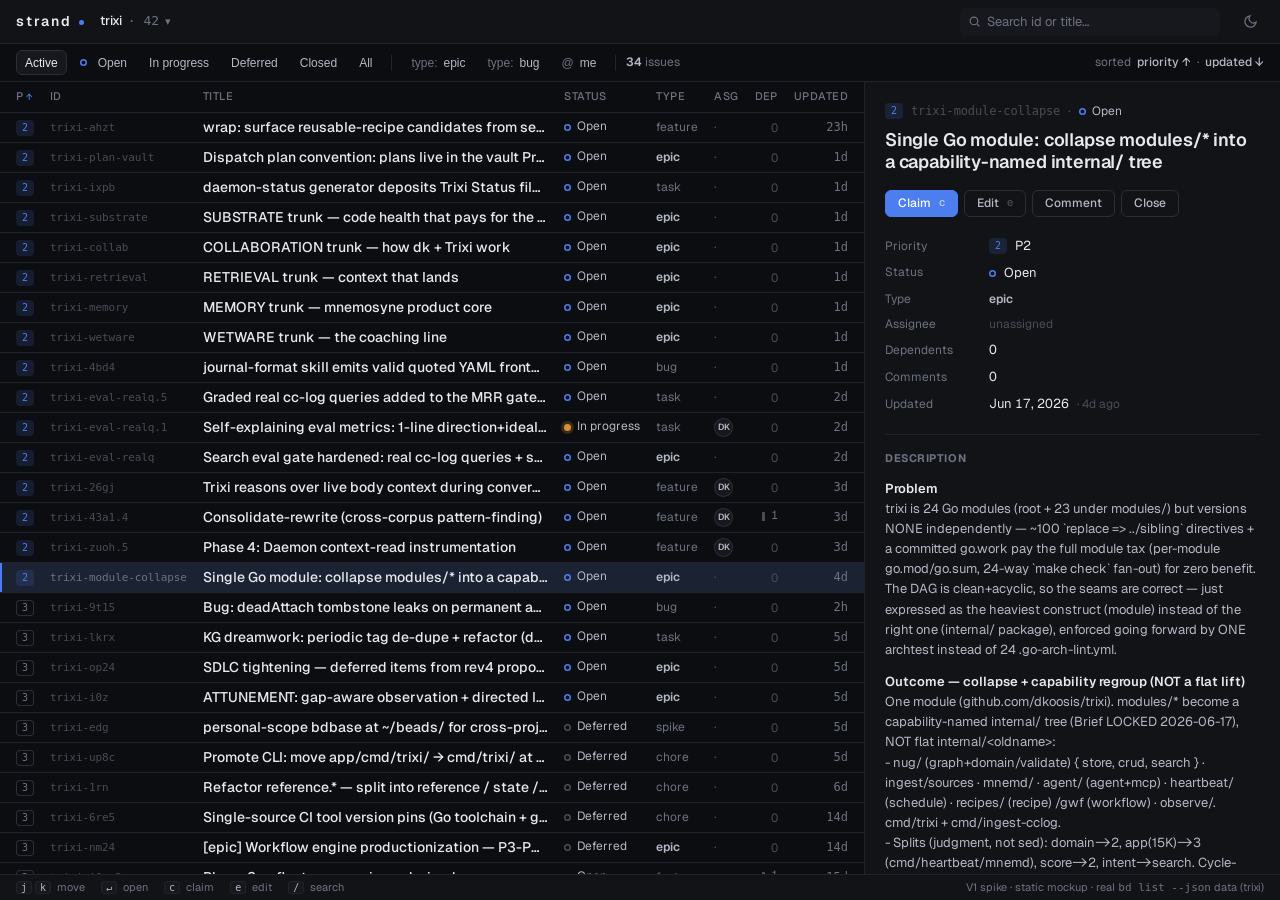
==== web/mockup/v1.html @ f8614e44 "docs(strand): capture forest reframe (§1a) + V1 table spike Session reframed strand from catalog/que" ====
<!doctype html>
<html lang="en" data-theme="dark">
<head>
<meta charset="utf-8">
<meta name="viewport" content="width=device-width, initial-scale=1">
<title>strand · V1 spike</title>
<link rel="preconnect" href="https://fonts.bunny.net">
<link href="https://fonts.bunny.net/css?family=geist:400,500,600|geist-mono:400,500" rel="stylesheet">
<style>
/* ============================================================
   strand · V1 visual spike — tokens (§4a)
   One variable set drives light + dark. Color = signal only;
   everything structural lives on the gray ramp.
   ============================================================ */
:root {
  /* type scale (1.125 minor third, 13px base) */
  --fs-9:  11px;  --fs-8:  12px;  --fs-base: 13px;
  --fs-2:  14px;  --fs-3:  16px;  --fs-4:  18px;  --fs-5: 22px;
  --lh-tight: 1.25; --lh: 1.45;

  /* space scale (4px grid) */
  --s-1: 2px; --s-2: 4px; --s-3: 6px; --s-4: 8px; --s-5: 12px;
  --s-6: 16px; --s-7: 20px; --s-8: 24px; --s-9: 32px; --s-10: 48px;

  --row-h: 30px;
  --detail-w: 416px;

  /* signal — priority (chip) */
  --p0: #e5484d; --p1: #d99030; --p2: #4c7ef0; --p3: #7c8290; --p4: #5a606c;
  /* signal — status (dot) */
  --st-open: #4c7ef0; --st-prog: #d99030; --st-blocked: #e5484d;
  --st-closed: #46a758; --st-deferred: #6b7280;

  font-synthesis: none;
  -webkit-font-smoothing: antialiased;
  text-rendering: optimizeLegibility;
}

/* dark (default) — quiet near-black, cool gray ramp */
:root[data-theme="dark"] {
  --bg:    #0c0d10;
  --bg-1:  #121317;
  --bg-2:  #16181d;
  --sel:   #1b2333;       /* selected row tint, blue-biased */
  --line:  #20232b;       /* hairline */
  --line-2:#2a2e38;       /* stronger hairline */
  --ink:   #e7e9ee;       /* primary text */
  --ink-2: #b3b8c4;       /* secondary */
  --ink-3: #6c7280;       /* tertiary / meta */
  --ink-4: #474c57;       /* faint */
  --chip-ink: #0c0d10;    /* text on saturated chip */
  --focus: #4c7ef0;
}
/* light — warm paper, same variable names */
:root[data-theme="light"] {
  --bg:    #fbfbfa;
  --bg-1:  #ffffff;
  --bg-2:  #f4f4f2;
  --sel:   #eaf0fd;
  --line:  #e9e9e5;
  --line-2:#dcdcd6;
  --ink:   #1a1c20;
  --ink-2: #4a4f59;
  --ink-3: #898f9b;
  --ink-4: #c2c6cd;
  --chip-ink: #ffffff;
  --focus: #2f6bdd;
  --p2: #2f6bdd; --st-open: #2f6bdd; --st-closed: #2f9e4d;
}

* { box-sizing: border-box; }
html, body { height: 100%; }
body {
  margin: 0;
  background: var(--bg);
  color: var(--ink);
  font-family: "Geist", ui-sans-serif, system-ui, -apple-system, sans-serif;
  font-size: var(--fs-base);
  line-height: var(--lh);
  font-feature-settings: "cv01", "cv11", "ss03";
  display: flex; flex-direction: column;
}
.mono {
  font-family: "Geist Mono", ui-monospace, "SF Mono", Menlo, monospace;
  font-feature-settings: "tnum" 1, "zero" 1;   /* tabular + slashed zero */
}
.tnum { font-variant-numeric: tabular-nums; }

/* ============================================================ header */
header {
  display: flex; align-items: center; gap: var(--s-6);
  height: 44px; padding: 0 var(--s-6);
  border-bottom: 1px solid var(--line);
  background: var(--bg-1);
  flex: 0 0 auto;
}
.brand {
  font-weight: 600; font-size: var(--fs-2); letter-spacing: .14em;
  text-transform: lowercase; color: var(--ink);
}
.brand::after {
  content: ""; display: inline-block; width: 5px; height: 5px;
  margin-left: 7px; vertical-align: middle; border-radius: 50%;
  background: var(--p2);
}
/* repo selector — a button that reads as a value, not a box */
.repo {
  display: inline-flex; align-items: center; gap: var(--s-3);
  padding: var(--s-2) var(--s-3); margin-left: calc(-1 * var(--s-3));
  border: 0; background: none; color: var(--ink);
  font: inherit; font-weight: 500; cursor: pointer; border-radius: 4px;
}
.repo:hover { background: var(--bg-2); }
.repo .caret { color: var(--ink-3); font-size: var(--fs-9); }
.repo .count { color: var(--ink-3); font-weight: 400; }

.spacer { flex: 1; }

.search {
  position: relative; width: 260px;
}
.search input {
  width: 100%; height: 28px; padding: 0 var(--s-5) 0 26px;
  background: var(--bg-2); border: 1px solid transparent;
  border-radius: 6px; color: var(--ink); font: inherit; font-size: var(--fs-base);
}
.search input::placeholder { color: var(--ink-3); }
.search input:focus { outline: none; border-color: var(--line-2); background: var(--bg-1); }
.search svg { position: absolute; left: 8px; top: 7px; color: var(--ink-3); }

.icon-btn {
  display: grid; place-items: center; width: 28px; height: 28px;
  border: 0; background: none; color: var(--ink-3); cursor: pointer; border-radius: 6px;
}
.icon-btn:hover { background: var(--bg-2); color: var(--ink); }

/* ============================================================ toolbar */
.toolbar {
  display: flex; align-items: center; gap: var(--s-2);
  height: 38px; padding: 0 var(--s-6);
  border-bottom: 1px solid var(--line);
  background: var(--bg);
  flex: 0 0 auto;
}
.filter {
  display: inline-flex; align-items: center; gap: var(--s-3);
  height: 25px; padding: 0 var(--s-4);
  border: 1px solid transparent; border-radius: 6px;
  color: var(--ink-2); font-size: var(--fs-8); font-weight: 500; cursor: pointer;
  background: none;
}
.filter:hover { background: var(--bg-2); color: var(--ink); }
.filter.active { color: var(--ink); background: var(--bg-2); border-color: var(--line-2); }
.filter .k { color: var(--ink-3); font-weight: 400; }
.tb-sep { width: 1px; height: 16px; background: var(--line); margin: 0 var(--s-3); }
.result-count { color: var(--ink-3); font-size: var(--fs-8); }
.result-count b { color: var(--ink-2); font-weight: 600; }
.sort-note {
  margin-left: auto; color: var(--ink-3); font-size: var(--fs-8);
  display: inline-flex; align-items: center; gap: var(--s-3);
}
.sort-note b { color: var(--ink-2); font-weight: 500; }

/* ============================================================ split */
.split { flex: 1; display: flex; min-height: 0; }
.list-wrap { flex: 1; overflow: auto; min-width: 0; }

/* table — hairline rows, no cell borders, no zebra */
table { width: 100%; border-collapse: collapse; }
thead th {
  position: sticky; top: 0; z-index: 2;
  background: var(--bg);
  text-align: left; font-weight: 500; font-size: var(--fs-9);
  letter-spacing: .04em; text-transform: uppercase; color: var(--ink-3);
  padding: var(--s-3) var(--s-4); height: 30px;
  border-bottom: 1px solid var(--line);
  cursor: pointer; white-space: nowrap; user-select: none;
}
thead th:hover { color: var(--ink-2); }
thead th .arrow { color: var(--focus); margin-left: 3px; font-size: 9px; }
thead th.num { text-align: right; }

tbody td {
  padding: 0 var(--s-4); height: var(--row-h);
  border-bottom: 1px solid var(--line);
  vertical-align: middle; white-space: nowrap;
  color: var(--ink-2);
}
tbody tr { cursor: pointer; }
tbody tr:hover td { background: var(--bg-1); }
tbody tr.sel td { background: var(--sel); }
tbody tr.sel td:first-child { box-shadow: inset 2px 0 0 var(--focus); }

/* columns */
.c-pri  { width: 34px; padding-left: var(--s-6) !important; }
.c-id   { width: 132px; }
.c-title{ max-width: 0; width: 100%; }
.c-stat { width: 116px; }
.c-type { width: 74px; }
.c-asg  { width: 56px; }
.c-dep  { width: 64px; text-align: right; }
.c-upd  { width: 78px; text-align: right; padding-right: var(--s-6) !important; }

/* priority chip — tinted, not solid. Color still codes urgency, but it no
   longer out-shouts the title. P0 keeps a touch more weight (it should bite). */
.chip {
  display: inline-grid; place-items: center;
  width: 18px; height: 16px; border-radius: 4px;
  font-family: "Geist Mono", monospace; font-size: 10px; font-weight: 500;
  font-feature-settings: "tnum" 1;
}
.chip.p0 { color: var(--p0); background: color-mix(in srgb, var(--p0) 20%, transparent); }
.chip.p1 { color: var(--p1); background: color-mix(in srgb, var(--p1) 16%, transparent); }
.chip.p2 { color: var(--p2); background: color-mix(in srgb, var(--p2) 14%, transparent); }
/* low priorities barely there — a faint outline handle */
.chip.p3 { color: var(--ink-3); box-shadow: inset 0 0 0 1px var(--line-2); }
.chip.p4 { color: var(--ink-4); box-shadow: inset 0 0 0 1px var(--line); }

/* id — a required handle, not content. Smallest, faintest thing in the row. */
.id { color: var(--ink-4); font-size: var(--fs-9); letter-spacing: -.01em; }
tr:hover .id, tr.sel .id { color: var(--ink-3); }
/* title — the payload. Brightest, heaviest, biggest text on the row. */
.title { color: var(--ink); font-size: var(--fs-2); font-weight: 500;
  overflow: hidden; text-overflow: ellipsis; display: block; }
tr.done .title { color: var(--ink-3); font-weight: 400; }
tr.done .title .strike { text-decoration: line-through; text-decoration-color: var(--ink-4); }

/* status dot + label */
.status { display: inline-flex; align-items: center; gap: var(--s-3); font-size: var(--fs-8); color: var(--ink-2); }
.dot { width: 7px; height: 7px; border-radius: 50%; flex: 0 0 auto; }
.dot.open     { background: none; box-shadow: inset 0 0 0 1.5px var(--st-open); }
.dot.in_progress { background: var(--st-prog); box-shadow: 0 0 0 3px color-mix(in srgb, var(--st-prog) 22%, transparent); }
.dot.blocked  { background: var(--st-blocked); }
.dot.closed   { background: var(--st-closed); }
.dot.deferred { background: none; box-shadow: inset 0 0 0 1.5px var(--ink-4); }

.type { font-size: var(--fs-8); color: var(--ink-3); text-transform: lowercase; }
/* epics earn one weight bump — structure, not color */
.type.epic { color: var(--ink-2); font-weight: 600; }

.avatar {
  display: inline-grid; place-items: center; width: 19px; height: 19px;
  border-radius: 50%; font-size: 9px; font-weight: 600;
  background: var(--bg-2); color: var(--ink-2); box-shadow: inset 0 0 0 1px var(--line-2);
}
.asg-empty { color: var(--ink-4); }

/* dependents — micro bar + tabular count (Tufte P5, honest scalar) */
.dep { display: inline-flex; align-items: center; gap: var(--s-3); justify-content: flex-end; color: var(--ink-3); font-size: var(--fs-8); }
.depbar { display: inline-flex; gap: 1.5px; }
.depbar i { width: 2.5px; height: 9px; background: var(--ink-4); border-radius: .5px; }
.dep.zero { color: var(--ink-4); }
.upd { color: var(--ink-3); font-size: var(--fs-8); }

/* ============================================================ detail */
.detail {
  width: var(--detail-w); flex: 0 0 auto; overflow: auto;
  border-left: 1px solid var(--line); background: var(--bg-1);
  padding: var(--s-7) var(--s-7) var(--s-10);
}
.d-eyebrow { display: flex; align-items: center; gap: var(--s-4); margin-bottom: var(--s-4); }
.d-eyebrow .id { font-size: var(--fs-8); }
.d-eyebrow .sep { color: var(--ink-4); }
.d-title { font-size: var(--fs-4); font-weight: 600; line-height: var(--lh-tight); letter-spacing: -.01em; margin: 0 0 var(--s-6); color: var(--ink); }

/* action row — ghost buttons, hairline, text-forward */
.actions { display: flex; gap: var(--s-3); margin-bottom: var(--s-7); flex-wrap: wrap; }
.btn {
  display: inline-flex; align-items: center; gap: var(--s-3);
  height: 27px; padding: 0 var(--s-5);
  border: 1px solid var(--line-2); border-radius: 6px;
  background: none; color: var(--ink-2); font: inherit; font-size: var(--fs-8); font-weight: 500;
  cursor: pointer;
}
.btn:hover { color: var(--ink); border-color: var(--ink-3); background: var(--bg-2); }
.btn.primary { background: var(--focus); border-color: var(--focus); color: #fff; }
.btn.primary:hover { filter: brightness(1.08); }
.btn .kbd { color: var(--ink-4); font-size: var(--fs-9); margin-left: 2px; }
.btn.primary .kbd { color: rgba(255,255,255,.6); }

/* meta grid — label/value, aligned, no boxes */
.meta { display: grid; grid-template-columns: 92px 1fr; row-gap: var(--s-4); column-gap: var(--s-5); margin-bottom: var(--s-7); align-items: center; }
.meta dt { color: var(--ink-3); font-size: var(--fs-8); }
.meta dd { margin: 0; color: var(--ink); font-size: var(--fs-base); display: flex; align-items: center; gap: var(--s-4); }

.section-rule { height: 1px; background: var(--line); margin: 0 0 var(--s-6); }
.d-h { font-size: var(--fs-9); letter-spacing: .05em; text-transform: uppercase; color: var(--ink-3); margin: 0 0 var(--s-4); }
.desc { color: var(--ink-2); font-size: var(--fs-base); line-height: 1.55; white-space: pre-wrap; margin-bottom: var(--s-7); }
.desc h2, .desc h3 { all: unset; display: block; font-weight: 600; color: var(--ink); font-size: var(--fs-base); margin-top: var(--s-5); }

.labels { display: flex; gap: var(--s-3); flex-wrap: wrap; margin-bottom: var(--s-7); }
.label {
  font-size: var(--fs-9); color: var(--ink-2); padding: 2px var(--s-4);
  border-radius: 4px; background: var(--bg-2); box-shadow: inset 0 0 0 1px var(--line);
}
.label.human { color: var(--p1); box-shadow: inset 0 0 0 1px color-mix(in srgb, var(--p1) 40%, transparent); }

.dep-list { display: flex; flex-direction: column; gap: var(--s-3); margin-bottom: var(--s-7); }
.dep-item { display: flex; align-items: center; gap: var(--s-4); font-size: var(--fs-8); color: var(--ink-2); }
.dep-item .id { font-size: var(--fs-9); }

.empty-line { color: var(--ink-4); font-size: var(--fs-8); }

/* footer status bar — keyboard legend */
.statusbar {
  display: flex; align-items: center; gap: var(--s-6); height: 26px; padding: 0 var(--s-6);
  border-top: 1px solid var(--line); background: var(--bg-1);
  color: var(--ink-3); font-size: var(--fs-9); flex: 0 0 auto;
}
.statusbar kbd {
  font-family: "Geist Mono", monospace; font-size: 10px; color: var(--ink-2);
  background: var(--bg-2); border: 1px solid var(--line); border-radius: 3px;
  padding: 0 4px; margin-right: 3px;
}
.statusbar .grow { flex: 1; }

::-webkit-scrollbar { width: 11px; height: 11px; }
::-webkit-scrollbar-thumb { background: var(--line-2); border-radius: 6px; border: 3px solid var(--bg-1); }
::-webkit-scrollbar-thumb:hover { background: var(--ink-4); }
</style>
</head>
<body>

<header>
  <span class="brand">strand</span>
  <button class="repo" title="Switch repo (R1)">
    trixi <span class="count mono">·&nbsp;42</span> <span class="caret">▾</span>
  </button>
  <span class="spacer"></span>
  <label class="search">
    <svg width="13" height="13" viewBox="0 0 24 24" fill="none" stroke="currentColor" stroke-width="2.2"><circle cx="11" cy="11" r="7"/><path d="M21 21l-4.3-4.3"/></svg>
    <input id="q" type="text" placeholder="Search id or title…">
  </label>
  <button class="icon-btn" id="theme" title="Toggle light / dark">
    <svg width="15" height="15" viewBox="0 0 24 24" fill="none" stroke="currentColor" stroke-width="2"><path d="M21 12.8A9 9 0 1 1 11.2 3 7 7 0 0 0 21 12.8z"/></svg>
  </button>
</header>

<div class="toolbar">
  <button class="filter active" data-status="active">Active</button>
  <button class="filter" data-status="open"><span class="dot open" style="margin-right:5px"></span>Open</button>
  <button class="filter" data-status="in_progress">In&nbsp;progress</button>
  <button class="filter" data-status="deferred">Deferred</button>
  <button class="filter" data-status="closed">Closed</button>
  <button class="filter" data-status="all">All</button>
  <span class="tb-sep"></span>
  <button class="filter" data-type="epic"><span class="k">type:</span>epic</button>
  <button class="filter" data-type="bug"><span class="k">type:</span>bug</button>
  <button class="filter" data-asg="me"><span class="k">@</span>me</button>
  <span class="tb-sep"></span>
  <span class="result-count"><b id="count">42</b> issues</span>
  <span class="sort-note">sorted <b>priority ↑</b> · <b>updated ↓</b></span>
</div>

<div class="split">
  <div class="list-wrap">
    <table>
      <thead>
        <tr>
          <th class="c-pri" data-sort="p">P<span class="arrow">↑</span></th>
          <th class="c-id" data-sort="id">ID</th>
          <th class="c-title" data-sort="t">Title</th>
          <th class="c-stat" data-sort="s">Status</th>
          <th class="c-type" data-sort="k">Type</th>
          <th class="c-asg" data-sort="a">Asg</th>
          <th class="c-dep num" data-sort="d">Dep</th>
          <th class="c-upd num" data-sort="u">Updated</th>
        </tr>
      </thead>
      <tbody id="rows"></tbody>
    </table>
  </div>

  <aside class="detail" id="detail"><!-- filled by JS --></aside>
</div>

<div class="statusbar">
  <span><kbd>j</kbd><kbd>k</kbd> move</span>
  <span><kbd>↵</kbd> open</span>
  <span><kbd>c</kbd> claim</span>
  <span><kbd>e</kbd> edit</span>
  <span><kbd>/</kbd> search</span>
  <span class="grow"></span>
  <span>V1 spike · static mockup · real <span class="mono">bd list --json</span> data (trixi)</span>
</div>

<script>
const NOW = new Date("2026-06-21T11:00:00Z");
const DATA = /*DATA*/[{"id":"trixi-module-collapse","t":"Single Go module: collapse modules/* into a capability-named internal/ tree","s":"open","p":2,"k":"epic","a":null,"l":null,"u":"2026-06-17T14:30:58Z","d":0,"c":0},{"id":"trixi-zuoh.5","t":"Phase 4: Daemon context-read instrumentation","s":"open","p":2,"k":"feature","a":"dkoosis@gmail.com","l":["human"],"u":"2026-06-18T00:55:28Z","d":0,"c":0},{"id":"trixi-43a1.4","t":"Consolidate-rewrite (cross-corpus pattern-finding)","s":"open","p":2,"k":"feature","a":"dkoosis@gmail.com","l":null,"u":"2026-06-18T00:55:29Z","d":1,"c":2},{"id":"trixi-26gj","t":"Trixi reasons over live body context during conversation","s":"open","p":2,"k":"feature","a":"dkoosis@gmail.com","l":["human"],"u":"2026-06-18T17:41:07Z","d":0,"c":0},{"id":"trixi-eval-realq","t":"Search eval gate hardened: real cc-log queries + self-explaining metrics","s":"open","p":2,"k":"epic","a":null,"l":null,"u":"2026-06-19T01:17:31Z","d":0,"c":0},{"id":"trixi-eval-realq.1","t":"Self-explaining eval metrics: 1-line direction+ideal gloss per metric in bench + gate reports","s":"in_progress","p":2,"k":"task","a":"dkoosis@gmail.com","l":null,"u":"2026-06-19T02:29:32Z","d":0,"c":0},{"id":"trixi-eval-realq.5","t":"Graded real cc-log queries added to the MRR gate query set","s":"open","p":2,"k":"task","a":null,"l":null,"u":"2026-06-19T09:26:31Z","d":0,"c":0},{"id":"trixi-4bd4","t":"journal-format skill emits valid quoted YAML frontmatter (cc-plugins)","s":"open","p":2,"k":"bug","a":null,"l":null,"u":"2026-06-19T23:42:02Z","d":0,"c":0},{"id":"trixi-memory","t":"MEMORY trunk — mnemosyne product core","s":"open","p":2,"k":"epic","a":null,"l":null,"u":"2026-06-20T02:45:10Z","d":0,"c":0},{"id":"trixi-wetware","t":"WETWARE trunk — the coaching line","s":"open","p":2,"k":"epic","a":null,"l":null,"u":"2026-06-20T02:45:10Z","d":0,"c":0},{"id":"trixi-collab","t":"COLLABORATION trunk — how dk + Trixi work","s":"open","p":2,"k":"epic","a":null,"l":null,"u":"2026-06-20T02:45:11Z","d":0,"c":0},{"id":"trixi-retrieval","t":"RETRIEVAL trunk — context that lands","s":"open","p":2,"k":"epic","a":null,"l":null,"u":"2026-06-20T02:45:11Z","d":0,"c":0},{"id":"trixi-substrate","t":"SUBSTRATE trunk — code health that pays for the rest","s":"open","p":2,"k":"epic","a":null,"l":null,"u":"2026-06-20T02:45:12Z","d":0,"c":0},{"id":"trixi-ixpb","t":"daemon-status generator deposits Trixi Status file into dk vault Project/trixi/","s":"open","p":2,"k":"task","a":null,"l":null,"u":"2026-06-20T08:30:01Z","d":0,"c":0},{"id":"trixi-plan-vault","t":"Dispatch plan convention: plans live in the vault Project/trixi/plans/, not in-repo docs/superpowers/plans/","s":"open","p":2,"k":"epic","a":null,"l":null,"u":"2026-06-20T08:40:31Z","d":0,"c":0},{"id":"trixi-ahzt","t":"wrap: surface reusable-recipe candidates from session shell history (capture-time discovery)","s":"open","p":2,"k":"feature","a":null,"l":null,"u":"2026-06-20T12:14:05Z","d":0,"c":0},{"id":"trixi-kong-cli.22","t":"Port ingest_healthsync group to kong","s":"closed","p":2,"k":"task","a":null,"l":null,"u":"2026-06-21T08:51:03Z","d":1,"c":0},{"id":"trixi-kong-cli.23","t":"Port nug-crud commands to kong (batch)","s":"closed","p":2,"k":"task","a":null,"l":null,"u":"2026-06-21T08:51:03Z","d":1,"c":0},{"id":"trixi-kong-cli.24","t":"Port ops/maintenance commands to kong (batch)","s":"closed","p":2,"k":"task","a":null,"l":null,"u":"2026-06-21T08:51:05Z","d":1,"c":0},{"id":"trixi-kong-cli.26","t":"kong root scaffold: flip main() to kong.Parse, lifecycle hooks, help-parity gate, port first groups","s":"closed","p":2,"k":"task","a":"dkoosis@gmail.com","l":null,"u":"2026-06-21T08:51:07Z","d":0,"c":0},{"id":"trixi-kong-cli.4","t":"Port eval group (eval/ subdir, ~40 cmds) to kong","s":"closed","p":2,"k":"task","a":null,"l":null,"u":"2026-06-21T08:51:08Z","d":1,"c":0},{"id":"trixi-kong-cli.5","t":"Port proposals group to kong","s":"closed","p":2,"k":"task","a":null,"l":null,"u":"2026-06-21T08:51:09Z","d":1,"c":0},{"id":"trixi-kong-cli.9","t":"Port permissions group to kong","s":"closed","p":2,"k":"task","a":null,"l":null,"u":"2026-06-21T08:51:11Z","d":1,"c":0},{"id":"trixi-kong-cli.25","t":"Drop cobra: flip root to pure kong, remove cobra/pflag","s":"closed","p":2,"k":"task","a":null,"l":null,"u":"2026-06-21T08:51:16Z","d":0,"c":0},{"id":"trixi-mwy","t":"trixi ingest <file> with frontmatter","s":"deferred","p":3,"k":"feature","a":null,"l":null,"u":"2026-04-30T21:15:42Z","d":0,"c":0},{"id":"trixi-fv36","t":"Re-check whether CC exports CLAUDE_CODE_SESSION_ID to MCP server subprocesses","s":"deferred","p":3,"k":"task","a":null,"l":null,"u":"2026-05-17T17:09:29Z","d":0,"c":0},{"id":"trixi-btco","t":"Experiment: turn CI box into always-on helper agent","s":"deferred","p":3,"k":"task","a":null,"l":null,"u":"2026-05-30T21:13:55Z","d":0,"c":0},{"id":"trixi-i0z.1","t":"Phase 0: audit curate meta.facet output + vault scan (read-only gate)","s":"open","p":3,"k":"task","a":"dkoosis@gmail.com","l":["human"],"u":"2026-06-02T09:32:11Z","d":1,"c":3},{"id":"trixi-i0z.2","t":"Phase 1: create model.attunement-gap-categories reference nug","s":"open","p":3,"k":"chore","a":null,"l":null,"u":"2026-06-02T12:33:26Z","d":1,"c":0},{"id":"trixi-i0z.5","t":"Phase 4: 10-session validation — quantitative density shift + qualitative judgment","s":"open","p":3,"k":"spike","a":null,"l":null,"u":"2026-06-05T23:58:27Z","d":0,"c":0},{"id":"trixi-i0z.3","t":"Phase 2: reflect gap scoring + derived.gap-scores nug + drift test","s":"open","p":3,"k":"feature","a":null,"l":null,"u":"2026-06-05T23:58:28Z","d":1,"c":0},{"id":"trixi-i0z.4","t":"Phase 3: attunement.md gap-aware question selection","s":"open","p":3,"k":"feature","a":null,"l":null,"u":"2026-06-05T23:58:28Z","d":1,"c":0},{"id":"trixi-nm24","t":"[epic] Workflow engine productionization — P3-P6 (deferred from trixi-3pnl spike)","s":"deferred","p":3,"k":"epic","a":null,"l":null,"u":"2026-06-07T17:30:30Z","d":0,"c":2},{"id":"trixi-6re5","t":"Single-source CI tool version pins (Go toolchain + golangci-lint + go-arch-lint) through Makefile.cross.mk","s":"deferred","p":3,"k":"chore","a":null,"l":null,"u":"2026-06-07T17:53:39Z","d":0,"c":0},{"id":"trixi-1rn","t":"Refactor reference.* — split into reference / state / strategy + move preference to log","s":"deferred","p":3,"k":"chore","a":null,"l":["human"],"u":"2026-06-15T00:22:08Z","d":0,"c":1},{"id":"trixi-up8c","t":"Promote CLI: move app/cmd/trixi/ → cmd/trixi/ at repo root","s":"deferred","p":3,"k":"chore","a":null,"l":null,"u":"2026-06-16T13:07:14Z","d":0,"c":1},{"id":"trixi-edg","t":"personal-scope bdbase at ~/beads/ for cross-project work","s":"deferred","p":3,"k":"spike","a":null,"l":["human"],"u":"2026-06-16T13:07:15Z","d":0,"c":0},{"id":"trixi-i0z","t":"ATTUNEMENT: gap-aware observation + directed learning (GH #449)","s":"open","p":3,"k":"epic","a":null,"l":["human"],"u":"2026-06-16T16:11:08Z","d":0,"c":0},{"id":"trixi-op24","t":"SDLC tightening — deferred items from rev4 proposal","s":"open","p":3,"k":"epic","a":null,"l":["human"],"u":"2026-06-16T16:11:12Z","d":0,"c":0},{"id":"trixi-lkrx","t":"KG dreamwork: periodic tag de-dupe + refactor (daemon sleep-work)","s":"open","p":3,"k":"task","a":null,"l":null,"u":"2026-06-16T21:51:41Z","d":0,"c":0},{"id":"trixi-9t15","t":"Bug: deadAttach tombstone leaks on permanent attachment delete","s":"open","p":3,"k":"bug","a":null,"l":null,"u":"2026-06-21T09:14:14Z","d":0,"c":0},{"id":"trixi-e585","t":"Context assembly redesign: dynamic identity, pre-compaction flush, trend synthesis (GH #395)","s":"open","p":4,"k":"feature","a":null,"l":null,"u":"2026-05-03T00:08:39Z","d":0,"c":0}]/*DATA*/;
const DESC = /*DESC*/{"trixi-module-collapse":"## Problem\n\ntrixi is 24 Go modules (root + 23 under modules/) but versions NONE independently — ~100 `replace => ../sibling` directives + a committed go.work pay the full module tax (per-module go.mod/go.sum, 24-way `make check` fan-out) for zero benefit. The DAG is clean+acyclic, so the seams are correct — just expressed as the heaviest construct (module) instead of the right one (internal/ package), enforced going forward by ONE archtest instead of 24 .go-arch-lint.yml.\n\n## Outcome — collapse + capability regroup (NOT a flat lift)\n\nOne module (github.com/dkoosis/trixi). modules/* become a capability-named internal/ tree (Brief LOCKED 2026-06-17), NOT flat internal/<oldname>:\n- nug/ (graph+domain/validate) { store, crud, search } · ingest/sources · mnemd/ · agent/ (agent+mcp) · heartbeat/ (schedule) · recipes/ (recipe) /gwf (workflow) · observe/. cmd/trixi + cmd/ingest-cclog.\n- Splits (judgment, not sed): domain->2, app(15K)->3 (cmd/heartbeat/mnemd), score->2, intent->search. Cycle-breaker contract leaves fold into consumers. inttest dissolves.\n- plumbing dropped (not canonical Go); observe is the lone surviving shared leaf.\n\n## Sequencing — option B (dk, 2026-06-17): TWO PRs\n- PR1 = mechanical lift+rename (git mv + scripted import rewrite, behavior-neutral, trivial review).\n- PR2 = judgment splits + one layering archtest + tooling (all the regression risk, isolated so the make eval MRR gate stays diagnostic).\nThe flat-but-renamed tree is a green intermediate between PRs, never a shipped end-state.\n\n## Success criteria\n- Exactly one go.mod at root; zero under tree; no go.work, no replace.\n- Packages live under the LOCKED capability tree (internal/ + cmd/), not flat internal/<oldname>.\n- make check green; make eval MRR floor holds (D14) on BOTH PRs.\n- GOWORK=off go build/test ./... pass. configfs.go //go:embed resolves from root.\n- New internal/-layering archtest passes AND fails on a deliberate upward-import probe (not a no-op).\n- Behavior-neutral: every changed line traces to module->package conversion or the locked regroup (D9).\n- Plan reviewed/approved by dk (requires_plan) before any code; /review-gate before close (requires_review).\n\n## Plan\ndocs/superpowers/plans/trixi-module-collapse-single-module.md (rewritten 2026-06-17, option B)","trixi-43a1.4":"The 'improves overnight' promise (Memory C). Replace shipped consolidate (embedding-similarity clustering — cheap proxy) with frozen-snapshot, cross-corpus inference synthesizing durable structure from episodic specifics. One wholesale rewrite; stays behind the loop contract and propose-never-commit.","trixi-26gj":"Use case: when dk and Trixi interact, Trixi should adapt to body state — softer tone after bad sleep, less push on a heavy-activity day, recognize 'I'm tired' has a measurable cause.\n\nToday: today.yaml body section feeds <session-context> via session-context.sh hook, so the data is technically present every session. But there's no instruction telling Trixi how/when to use it, and no derived signals (e.g. 'sleep_debt', 'low_energy_day', 'first_walk_of_day').\n\nScope:\n- Add interpretation rules to ~/.claude/rules/identity.md or a new body-aware.md rule: 'when sleep_hours < 6, soften /coach prompts'; 'when walks_today >= 3, acknowledge effort if dk mentions tiredness'.\n- Consider derived flags computed in refresh-body.sh: low_sleep (bool), high_activity (bool), since_last_walk_min — cheaper for Trixi to consume than raw numbers.\n- Mid-session staleness: today.yaml refresh is hourly. For 'near real-time' (e.g., 'I just got back from a walk'), would need a faster trigger or an explicit /pulse refresh command.\n\nOpen question: does this belong in coaching skills (so it only fires when dk asks for coaching) or in the global identity rule (so all interactions are body-aware)? Probably the former — global awareness risks Trixi over-narrating biometrics.\n\nAcceptance:\n- Defined set of derived signals\n- Documented interpretation guidance dk endorses\n- Manual test: simulate low-sleep day in today.yaml, observe Trixi behavior shift","trixi-eval-realq.1":"## What\ndk ask (b): a 1-line gloss on every metric the eval/bench reports print, stating DIRECTION + IDEAL (not just a definition) so a bare number is interpretable (\"MRR 0.84\" alone tells you nothing).\n\n## How\n- One shared gloss map keyed by metric -> {definition, direction, ideal}; single source of truth so bench + gate cannot drift.\n- Text report: gloss inline next to each number. --json: a separate `about` block (never inline prose into data rows).\n- e.g. MRR=higher better,1.0=always rank 1; p95=lower better; robustness=higher better.\n\n## Acceptance Criteria\n- Both bench (cmd/trixi/eval/eval_bench.go) and gate report paths consume the SAME map.\n- Text + JSON both carry glosses. make scan green.\n\n## Notes\nNo deps, no decisions — lowest-friction, do FIRST.","trixi-i0z.1":"Read-only audit. Read config/skills/curate/SKILL.md — what meta.facet values does it produce? Enumerate meta.facet across log.observation nugs using vault markdown (not SQLite — #639 trap): rg -l 'type: log.observation' $TRIXI_KG/Log/observation | xargs rg '^facet:'. Cross-reference with .claude/rules/attunement.md's 4 lenses. Gate: >=3 of 4 lenses represented → proceed to Phase 1. <3 → STOP; file #640 follow-up (already filed). No commits until gate passes.","trixi-9t15":"## Bug: deadAttach tombstone leaks on permanent attachment delete\n\n**Severity:** Low | **Confidence:** Confirmed | **Audit Pass:** 1\n\n### Evidence\n`internal/nug/crud/reconciler/watcher.go:319-323` adds the tombstone on any dead attachment event:\n```go\nif isAttachmentExt(filepath.Ext(path)) {\n    ix.mu.Lock()\n    ix.deadAttach[path] = struct{}{}\n    ix.mu.Unlock()\n}\n```\nThe dead-path handler `handleFileDeletion` (watcher.go:489-500) calls `cleanDerivedAttachmentNug(path)` but never removes the `deadAttach[path]` entry. The map is only drained by a later `ingestPDF` via `clearTombstone` (attachment.go:170) or `consumeTombstone` (attachment.go:225,261). `deadAttach` declared at reconciler.go:118.\n\n## Steps to Reproduce\n1. Run the long-lived MCP daemon watching the KG vault.\n2. Add an attachment source (e.g. `foo.pdf`) so it ingests, then delete it and do NOT re-create it.\n3. Repeat for several distinct attachment files.\n4. Observe `ix.deadAttach` retains one entry per deleted path — never reclaimed (no in-flight ingest to `consumeTombstone`, no re-ingest to `clearTombstone`).\n\n### Mechanism\nA permanent delete (the common case) sets `deadAttach[path]` but nothing consumes it. The entry persists for the daemon lifetime.\n\n### Failure Scenario\nLong-lived daemon; user deletes N distinct attachment files over weeks. `deadAttach` grows by one permanent entry per distinct deleted path, never reclaimed. Unbounded over daemon lifetime (bounded only by count of distinct deleted attachment paths).\n\n### Test Coverage\n`TestWatcher_DeadEventAfterAsyncIngestCompletes` and the dual-arm race test (attachment_test.go:1351-1469) exercise the consume path, but no test asserts `deadAttach` is emptied after a delete-without-recreate. The leak path is untested.\n\n### Suggested Fix\nIn `handleFileDeletion` attachment branch, after `cleanDerivedAttachmentNug(path)`, drop the tombstone:\n```go\nix.mu.Lock(); delete(ix.deadAttach, path); ix.mu.Unlock()\n```\nTest: fire a dead attachment event with no in-flight ingest, assert `len(ix.deadAttach)==0` afterward.\n\n---\n*Generated by go-bug-audit on 2026-06-21*","trixi-kong-cli.25":""}/*DESC*/;

const PRIO = {0:"P0",1:"P1",2:"P2",3:"P3",4:"P4"};
const STLABEL = {open:"Open", in_progress:"In progress", blocked:"Blocked", closed:"Closed", deferred:"Deferred"};
const ME = "dkoosis@gmail.com";

function rel(iso){
  const d = (NOW - new Date(iso))/1000;
  const day = 86400;
  if (d < 3600) return Math.max(1,Math.round(d/60))+"m";
  if (d < day)  return Math.round(d/3600)+"h";
  if (d < day*30) return Math.round(d/day)+"d";
  if (d < day*365) return Math.round(d/(day*30))+"mo";
  return Math.round(d/(day*365))+"y";
}
function fullDate(iso){
  return new Date(iso).toLocaleDateString("en-US",{month:"short",day:"numeric",year:"numeric"});
}
function initials(a){ if(!a) return ""; const n=a.split("@")[0]; return n.slice(0,2).toUpperCase(); }
function depbar(n){ const k=Math.min(n,5); let s=""; for(let i=0;i<k;i++)s+="<i></i>"; return s; }

let state = { sort:"p", dir:1, status:"active", type:null, asg:null, q:"", sel:null };

function view(){
  let r = DATA.slice();
  if (state.status==="active") r = r.filter(x=>x.s!=="closed");        // default: hide done work
  else if (state.status!=="all") r = r.filter(x=>x.s===state.status);
  if (state.type)  r = r.filter(x=>x.k===state.type);
  if (state.asg==="me") r = r.filter(x=>x.a===ME);
  if (state.q){ const q=state.q.toLowerCase(); r=r.filter(x=>x.id.toLowerCase().includes(q)||x.t.toLowerCase().includes(q)); }
  const k = state.sort, dir = state.dir;
  r.sort((a,b)=>{
    let A=a[k], B=b[k];
    if (k==="p"){ // priority asc, then updated desc as tiebreak
      if (A!==B) return (A-B)*dir;
      return new Date(b.u)-new Date(a.u);
    }
    if (k==="d"){ return (A-B)*dir; }
    if (k==="u"){ return (new Date(A)-new Date(B))*dir; }
    A=(A||"").toString().toLowerCase(); B=(B||"").toString().toLowerCase();
    return A<B?-1*dir:A>B?1*dir:0;
  });
  return r;
}

function renderRows(){
  const r = view();
  document.getElementById("count").textContent = r.length;
  const done = s => s==="closed";
  document.getElementById("rows").innerHTML = r.map(x=>`
    <tr data-id="${x.id}" class="${x.id===state.sel?"sel":""} ${done(x.s)?"done":""}">
      <td class="c-pri"><span class="chip p${x.p}">${x.p}</span></td>
      <td class="c-id"><span class="id mono">${x.id}</span></td>
      <td class="c-title"><span class="title">${done(x.s)?`<span class="strike">${esc(x.t)}</span>`:esc(x.t)}</span></td>
      <td class="c-stat"><span class="status"><span class="dot ${x.s}"></span>${STLABEL[x.s]}</span></td>
      <td class="c-type"><span class="type ${x.k}">${x.k}</span></td>
      <td class="c-asg">${x.a?`<span class="avatar" title="${x.a}">${initials(x.a)}</span>`:`<span class="asg-empty">·</span>`}</td>
      <td class="c-dep"><span class="dep ${x.d?"":"zero"} tnum"><span class="depbar">${depbar(x.d)}</span>${x.d}</span></td>
      <td class="c-upd"><span class="upd mono tnum">${rel(x.u)}</span></td>
    </tr>`).join("");
  document.querySelectorAll("#rows tr").forEach(tr=>{
    tr.onclick=()=>select(tr.dataset.id);
  });
}

function esc(s){ return s.replace(/[&<>]/g,c=>({"&":"&amp;","<":"&lt;",">":"&gt;"}[c])); }

function descHTML(id){
  const d = DESC[id];
  if (!d) return `<p class="empty-line">No description.</p>`;
  // light markdown: ## headings + paragraphs
  return esc(d).split(/\n\n+/).map(b=>{
    const m = b.match(/^#+\s+(.*)/);
    if (m) return `<h3>${m[1]}</h3>`;
    return `<p style="margin:0 0 8px">${b.replace(/\n/g,"<br>")}</p>`;
  }).join("");
}

function blockers(id){
  // mock dependency relations for a couple of beads to show the panel section
  const REL = {
    "trixi-43a1.4": [{id:"trixi-43a1", t:"Memory C — improves-overnight loop", s:"open", p:2}],
    "trixi-i0z.1":  [{id:"trixi-i0z", t:"ATTUNEMENT epic", s:"open", p:3}],
  };
  return REL[id]||[];
}

function select(id){
  state.sel = id;
  document.querySelectorAll("#rows tr").forEach(tr=>tr.classList.toggle("sel", tr.dataset.id===id));
  const x = DATA.find(d=>d.id===id);
  if(!x){ document.getElementById("detail").innerHTML=""; return; }
  const labels = (x.l||[]).map(l=>`<span class="label ${l}">${l}</span>`).join("");
  const bl = blockers(id);
  document.getElementById("detail").innerHTML = `
    <div class="d-eyebrow">
      <span class="chip p${x.p}">${x.p}</span>
      <span class="id mono">${x.id}</span>
      <span class="sep">·</span>
      <span class="status"><span class="dot ${x.s}"></span>${STLABEL[x.s]}</span>
    </div>
    <h1 class="d-title">${esc(x.t)}</h1>
    <div class="actions">
      ${x.a===ME?"":`<button class="btn primary">Claim <span class="kbd">c</span></button>`}
      <button class="btn">Edit <span class="kbd">e</span></button>
      <button class="btn">Comment</button>
      ${x.s==="closed"?`<button class="btn">Reopen</button>`:`<button class="btn">Close</button>`}
    </div>
    <dl class="meta">
      <dt>Priority</dt><dd><span class="chip p${x.p}">${x.p}</span> ${PRIO[x.p]}</dd>
      <dt>Status</dt><dd><span class="dot ${x.s}"></span> ${STLABEL[x.s]}</dd>
      <dt>Type</dt><dd><span class="type ${x.k}">${x.k}</span></dd>
      <dt>Assignee</dt><dd>${x.a?`<span class="avatar">${initials(x.a)}</span> ${x.a}`:`<span class="empty-line">unassigned</span>`}</dd>
      <dt>Dependents</dt><dd class="tnum">${x.d}</dd>
      <dt>Comments</dt><dd class="tnum">${x.c||0}</dd>
      <dt>Updated</dt><dd class="tnum">${fullDate(x.u)} <span class="empty-line">· ${rel(x.u)} ago</span></dd>
    </dl>
    ${labels?`<div class="labels">${labels}</div>`:""}
    <div class="section-rule"></div>
    <h2 class="d-h">Description</h2>
    <div class="desc">${descHTML(id)}</div>
    ${bl.length?`
      <div class="section-rule"></div>
      <h2 class="d-h">Blocked by</h2>
      <div class="dep-list">${bl.map(b=>`
        <div class="dep-item"><span class="chip p${b.p}">${b.p}</span><span class="dot ${b.s}"></span><span class="id mono">${b.id}</span> ${esc(b.t)}</div>`).join("")}</div>`:""}
  `;
}

// ---- filters
document.querySelectorAll(".filter").forEach(b=>{
  b.onclick=()=>{
    if (b.dataset.status){
      document.querySelectorAll("[data-status]").forEach(x=>x.classList.remove("active"));
      b.classList.add("active"); state.status=b.dataset.status;
    } else if (b.dataset.type){
      const on = b.classList.toggle("active"); state.type = on?b.dataset.type:null;
    } else if (b.dataset.asg){
      const on = b.classList.toggle("active"); state.asg = on?"me":null;
    }
    renderRows();
  };
});
// ---- sort
document.querySelectorAll("thead th").forEach(th=>{
  th.onclick=()=>{
    const k=th.dataset.sort;
    if(state.sort===k) state.dir*=-1; else { state.sort=k; state.dir = (k==="u"||k==="d")?-1:1; }
    document.querySelectorAll("thead .arrow").forEach(a=>a.remove());
    const ar=document.createElement("span"); ar.className="arrow"; ar.textContent=state.dir>0?"↑":"↓"; th.appendChild(ar);
    renderRows();
  };
});
// ---- search
document.getElementById("q").addEventListener("input", e=>{ state.q=e.target.value; renderRows(); });
// ---- theme
document.getElementById("theme").onclick=()=>{
  const r=document.documentElement;
  r.dataset.theme = r.dataset.theme==="dark"?"light":"dark";
};
// ---- keyboard (P8)
document.addEventListener("keydown", e=>{
  if (e.target.tagName==="INPUT"){ if(e.key==="Escape")e.target.blur(); return; }
  if (e.key==="/"){ e.preventDefault(); document.getElementById("q").focus(); return; }
  const rows=[...document.querySelectorAll("#rows tr")];
  let i=rows.findIndex(r=>r.dataset.id===state.sel);
  if (e.key==="j"||e.key==="ArrowDown"){ e.preventDefault(); i=Math.min(rows.length-1,i+1); }
  else if (e.key==="k"||e.key==="ArrowUp"){ e.preventDefault(); i=Math.max(0,i-1); }
  else return;
  const id=rows[i]?.dataset.id; if(id){ select(id); rows[i].scrollIntoView({block:"nearest"}); }
});

renderRows();
// default-select a meaty open bead so the detail panel reads real, not an empty closed task
select(DATA.find(d=>DESC[d.id] && d.s!=="closed")?.id || view()[0].id);
</script>
</body>
</html>
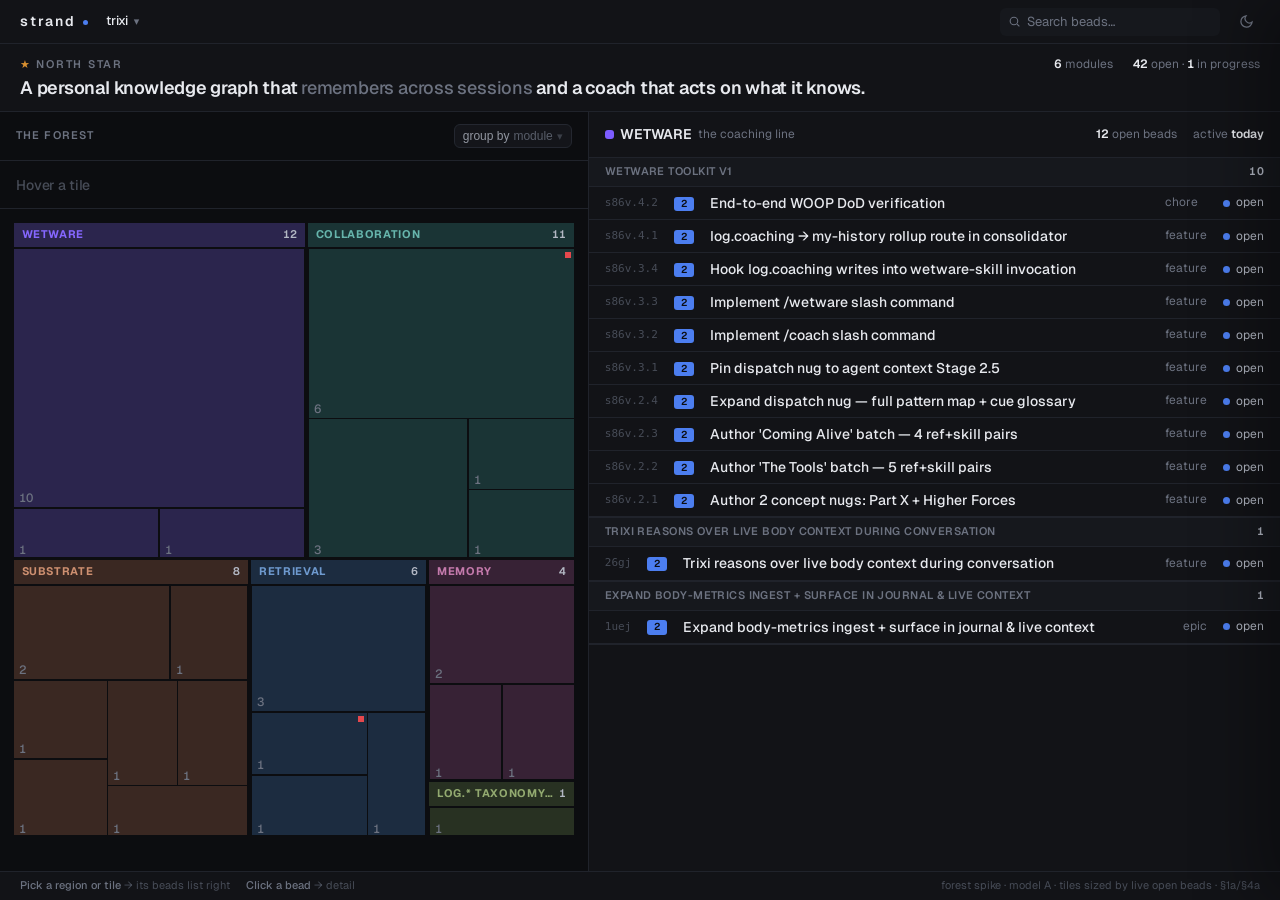
==== commit cec5b6b6: "spike(strand): forest landing v1 — treemap navigator + bead list (5ri.1) Model A: compact treemap na" ====
--- a/web/mockup/v1.html
+++ b/web/mockup/v1.html
@@ -3,565 +3,463 @@
 <head>
 <meta charset="utf-8">
 <meta name="viewport" content="width=device-width, initial-scale=1">
-<title>strand · V1 spike</title>
+<title>strand · the forest</title>
 <link rel="preconnect" href="https://fonts.bunny.net">
-<link href="https://fonts.bunny.net/css?family=geist:400,500,600|geist-mono:400,500" rel="stylesheet">
+<link href="https://fonts.bunny.net/css?family=geist:400,500,600,700|geist-mono:400,500" rel="stylesheet">
 <style>
 /* ============================================================
-   strand · V1 visual spike — tokens (§4a)
-   One variable set drives light + dark. Color = signal only;
-   everything structural lives on the gray ramp.
+   strand · forest spike — model A (treemap navigator + bead list)
+   The treemap is a compact NAVIGATOR (top-left), not the screen.
+   Module = region (heading carries the region color). Epic = tile
+   sized by its open beads. Pick a region/tile → beads on the right
+   → a bead → detail drawer. Color = signal; structure on gray.
    ============================================================ */
 :root {
-  /* type scale (1.125 minor third, 13px base) */
-  --fs-9:  11px;  --fs-8:  12px;  --fs-base: 13px;
-  --fs-2:  14px;  --fs-3:  16px;  --fs-4:  18px;  --fs-5: 22px;
-  --lh-tight: 1.25; --lh: 1.45;
-
-  /* space scale (4px grid) */
+  --fs-9: 11px; --fs-8: 12px; --fs-base: 13px;
+  --fs-2: 14px; --fs-3: 16px; --fs-4: 18px; --fs-5: 22px; --fs-6: 28px;
+  --lh-tight: 1.2; --lh: 1.45;
   --s-1: 2px; --s-2: 4px; --s-3: 6px; --s-4: 8px; --s-5: 12px;
   --s-6: 16px; --s-7: 20px; --s-8: 24px; --s-9: 32px; --s-10: 48px;
-
-  --row-h: 30px;
-  --detail-w: 416px;
-
-  /* signal — priority (chip) */
   --p0: #e5484d; --p1: #d99030; --p2: #4c7ef0; --p3: #7c8290; --p4: #5a606c;
-  /* signal — status (dot) */
   --st-open: #4c7ef0; --st-prog: #d99030; --st-blocked: #e5484d;
   --st-closed: #46a758; --st-deferred: #6b7280;
-
-  font-synthesis: none;
-  -webkit-font-smoothing: antialiased;
-  text-rendering: optimizeLegibility;
-}
-
-/* dark (default) — quiet near-black, cool gray ramp */
+  font-synthesis: none; -webkit-font-smoothing: antialiased; text-rendering: optimizeLegibility;
+}
 :root[data-theme="dark"] {
-  --bg:    #0c0d10;
-  --bg-1:  #121317;
-  --bg-2:  #16181d;
-  --sel:   #1b2333;       /* selected row tint, blue-biased */
-  --line:  #20232b;       /* hairline */
-  --line-2:#2a2e38;       /* stronger hairline */
-  --ink:   #e7e9ee;       /* primary text */
-  --ink-2: #b3b8c4;       /* secondary */
-  --ink-3: #6c7280;       /* tertiary / meta */
-  --ink-4: #474c57;       /* faint */
-  --chip-ink: #0c0d10;    /* text on saturated chip */
-  --focus: #4c7ef0;
-}
-/* light — warm paper, same variable names */
+  --bg: #0c0d10; --bg-1: #121317; --bg-2: #16181d; --sel: #1b2333;
+  --line: #20232b; --line-2: #2a2e38;
+  --ink: #e7e9ee; --ink-2: #b3b8c4; --ink-3: #6c7280; --ink-4: #474c57;
+  --chip-ink: #0c0d10; --focus: #4c7ef0;
+  --card: #14161b; --card-hi: #181b21;
+  --tile-mix: 22%; --hdr-mix: 88%;     /* region color blends */
+}
 :root[data-theme="light"] {
-  --bg:    #fbfbfa;
-  --bg-1:  #ffffff;
-  --bg-2:  #f4f4f2;
-  --sel:   #eaf0fd;
-  --line:  #e9e9e5;
-  --line-2:#dcdcd6;
-  --ink:   #1a1c20;
-  --ink-2: #4a4f59;
-  --ink-3: #898f9b;
-  --ink-4: #c2c6cd;
-  --chip-ink: #ffffff;
-  --focus: #2f6bdd;
+  --bg: #fbfbfa; --bg-1: #ffffff; --bg-2: #f4f4f2; --sel: #eaf0fd;
+  --line: #e9e9e5; --line-2: #dcdcd6;
+  --ink: #1a1c20; --ink-2: #4a4f59; --ink-3: #898f9b; --ink-4: #c2c6cd;
+  --chip-ink: #ffffff; --focus: #2f6bdd;
+  --card: #ffffff; --card-hi: #fafaf8;
+  --tile-mix: 14%; --hdr-mix: 82%;
   --p2: #2f6bdd; --st-open: #2f6bdd; --st-closed: #2f9e4d;
 }
-
 * { box-sizing: border-box; }
 html, body { height: 100%; }
 body {
-  margin: 0;
-  background: var(--bg);
-  color: var(--ink);
+  margin: 0; background: var(--bg); color: var(--ink);
   font-family: "Geist", ui-sans-serif, system-ui, -apple-system, sans-serif;
-  font-size: var(--fs-base);
-  line-height: var(--lh);
+  font-size: var(--fs-base); line-height: var(--lh);
   font-feature-settings: "cv01", "cv11", "ss03";
-  display: flex; flex-direction: column;
-}
-.mono {
-  font-family: "Geist Mono", ui-monospace, "SF Mono", Menlo, monospace;
-  font-feature-settings: "tnum" 1, "zero" 1;   /* tabular + slashed zero */
-}
+  display: flex; flex-direction: column; overflow: hidden;
+}
+.mono { font-family: "Geist Mono", ui-monospace, "SF Mono", Menlo, monospace; }
 .tnum { font-variant-numeric: tabular-nums; }
 
 /* ============================================================ header */
 header {
-  display: flex; align-items: center; gap: var(--s-6);
-  height: 44px; padding: 0 var(--s-6);
-  border-bottom: 1px solid var(--line);
-  background: var(--bg-1);
-  flex: 0 0 auto;
-}
-.brand {
-  font-weight: 600; font-size: var(--fs-2); letter-spacing: .14em;
-  text-transform: lowercase; color: var(--ink);
-}
+  display: flex; align-items: center; gap: var(--s-5);
+  height: 44px; padding: 0 var(--s-7); border-bottom: 1px solid var(--line);
+  background: var(--bg-1); flex: 0 0 auto; z-index: 5;
+}
+.brand { font-weight: 600; font-size: var(--fs-2); letter-spacing: .14em; text-transform: lowercase; }
 .brand::after {
-  content: ""; display: inline-block; width: 5px; height: 5px;
-  margin-left: 7px; vertical-align: middle; border-radius: 50%;
-  background: var(--p2);
-}
-/* repo selector — a button that reads as a value, not a box */
+  content: ""; display: inline-block; width: 5px; height: 5px; margin-left: 7px;
+  vertical-align: middle; border-radius: 50%; background: var(--p2);
+}
 .repo {
   display: inline-flex; align-items: center; gap: var(--s-3);
-  padding: var(--s-2) var(--s-3); margin-left: calc(-1 * var(--s-3));
-  border: 0; background: none; color: var(--ink);
+  padding: var(--s-2) var(--s-3); border: 0; background: none; color: var(--ink);
   font: inherit; font-weight: 500; cursor: pointer; border-radius: 4px;
 }
 .repo:hover { background: var(--bg-2); }
 .repo .caret { color: var(--ink-3); font-size: var(--fs-9); }
-.repo .count { color: var(--ink-3); font-weight: 400; }
-
 .spacer { flex: 1; }
-
-.search {
-  position: relative; width: 260px;
-}
+.search { position: relative; width: 220px; }
 .search input {
-  width: 100%; height: 28px; padding: 0 var(--s-5) 0 26px;
-  background: var(--bg-2); border: 1px solid transparent;
-  border-radius: 6px; color: var(--ink); font: inherit; font-size: var(--fs-base);
+  width: 100%; height: 28px; padding: 0 var(--s-5) 0 26px; background: var(--bg-2);
+  border: 1px solid transparent; border-radius: 6px; color: var(--ink); font: inherit;
 }
 .search input::placeholder { color: var(--ink-3); }
-.search input:focus { outline: none; border-color: var(--line-2); background: var(--bg-1); }
 .search svg { position: absolute; left: 8px; top: 7px; color: var(--ink-3); }
-
 .icon-btn {
-  display: grid; place-items: center; width: 28px; height: 28px;
-  border: 0; background: none; color: var(--ink-3); cursor: pointer; border-radius: 6px;
+  display: grid; place-items: center; width: 28px; height: 28px; border: 0;
+  background: none; color: var(--ink-3); cursor: pointer; border-radius: 6px;
 }
 .icon-btn:hover { background: var(--bg-2); color: var(--ink); }
 
-/* ============================================================ toolbar */
-.toolbar {
-  display: flex; align-items: center; gap: var(--s-2);
-  height: 38px; padding: 0 var(--s-6);
-  border-bottom: 1px solid var(--line);
-  background: var(--bg);
-  flex: 0 0 auto;
-}
-.filter {
-  display: inline-flex; align-items: center; gap: var(--s-3);
-  height: 25px; padding: 0 var(--s-4);
-  border: 1px solid transparent; border-radius: 6px;
-  color: var(--ink-2); font-size: var(--fs-8); font-weight: 500; cursor: pointer;
-  background: none;
-}
-.filter:hover { background: var(--bg-2); color: var(--ink); }
-.filter.active { color: var(--ink); background: var(--bg-2); border-color: var(--line-2); }
-.filter .k { color: var(--ink-3); font-weight: 400; }
-.tb-sep { width: 1px; height: 16px; background: var(--line); margin: 0 var(--s-3); }
-.result-count { color: var(--ink-3); font-size: var(--fs-8); }
-.result-count b { color: var(--ink-2); font-weight: 600; }
-.sort-note {
-  margin-left: auto; color: var(--ink-3); font-size: var(--fs-8);
-  display: inline-flex; align-items: center; gap: var(--s-3);
-}
-.sort-note b { color: var(--ink-2); font-weight: 500; }
-
-/* ============================================================ split */
-.split { flex: 1; display: flex; min-height: 0; }
-.list-wrap { flex: 1; overflow: auto; min-width: 0; }
-
-/* table — hairline rows, no cell borders, no zebra */
+/* ============================================================ masthead — north star keystone */
+.masthead {
+  padding: var(--s-5) var(--s-7); border-bottom: 1px solid var(--line);
+  background: var(--bg-1); flex: 0 0 auto;
+  display: flex; align-items: baseline; gap: var(--s-8);
+}
+.ns-left { min-width: 0; }
+.ns-label {
+  font-size: var(--fs-9); letter-spacing: .16em; text-transform: uppercase;
+  color: var(--ink-3); font-weight: 600; margin-bottom: var(--s-2);
+}
+.ns-label::before { content: "★ "; color: var(--p1); }
+.northstar {
+  font-size: var(--fs-4); font-weight: 600; line-height: 1.25; letter-spacing: -.012em;
+  max-width: 78ch; color: var(--ink);
+}
+.northstar em { color: var(--ink-3); font-style: normal; font-weight: 500; }
+.ns-meta { margin-left: auto; display: flex; gap: var(--s-7); color: var(--ink-3); font-size: var(--fs-8); white-space: nowrap; }
+.ns-meta b { color: var(--ink); font-weight: 600; }
+
+/* ============================================================ split: navigator | beads */
+.split { flex: 1; display: grid; grid-template-columns: minmax(420px, 46fr) 54fr; min-height: 0; }
+.nav-pane { border-right: 1px solid var(--line); display: flex; flex-direction: column; min-width: 0; min-height: 0; }
+.list-pane { display: flex; flex-direction: column; min-width: 0; min-height: 0; background: var(--bg-1); }
+
+/* pane heads */
+.pane-head {
+  display: flex; align-items: center; gap: var(--s-4);
+  padding: var(--s-5) var(--s-6); border-bottom: 1px solid var(--line); flex: 0 0 auto;
+}
+.pane-title { font-size: var(--fs-9); letter-spacing: .1em; text-transform: uppercase; color: var(--ink-3); font-weight: 600; }
+/* group-by selector — inert slot (future: module | release | …) */
+.groupby {
+  display: inline-flex; align-items: center; gap: var(--s-2); margin-left: auto;
+  padding: var(--s-2) var(--s-4); border: 1px solid var(--line-2); border-radius: 6px;
+  background: var(--bg-2); color: var(--ink-2); font-size: var(--fs-8); cursor: pointer;
+}
+.groupby .k { color: var(--ink-3); }
+.groupby .caret { color: var(--ink-4); font-size: var(--fs-9); }
+.groupby[aria-disabled] { opacity: .8; }
+
+/* ============================================================ treemap navigator */
+.tmwrap { flex: 1; padding: var(--s-5); min-height: 0; overflow: auto; }
+.treemap { position: relative; width: 100%; height: 100%; min-height: 360px; }
+/* a module region — no chrome; tint + gap carry the grouping */
+.region {
+  position: absolute; overflow: hidden;
+  background: transparent;
+  display: flex; flex-direction: column;
+}
+.rg-head {
+  flex: 0 0 auto; display: flex; align-items: baseline; gap: var(--s-3);
+  padding: 4px var(--s-4); cursor: pointer; min-width: 0;
+  background: color-mix(in srgb, var(--rc) var(--tile-mix), var(--card));
+  color: var(--ink); margin-bottom: 1.5px;
+}
+.rg-head .nm { font-weight: 700; font-size: var(--fs-9); letter-spacing: .06em; text-transform: uppercase;
+  color: color-mix(in srgb, var(--rc) 70%, var(--ink));
+  overflow: hidden; text-overflow: ellipsis; white-space: nowrap; }
+.rg-head .ct { margin-left: auto; font-size: var(--fs-9); font-weight: 600; color: var(--ink-2); font-variant-numeric: tabular-nums; }
+.region.sel .rg-head { color: var(--ink); }
+.region.sel .rg-head .nm { color: color-mix(in srgb, var(--rc) 92%, var(--ink)); }
+/* epic tiles inside a region */
+.rg-body { position: relative; flex: 1; min-height: 0; }
+/* tile = pure data: a count (scaled to its size) + an optional flag. Nothing else.
+   Identity is on hover, in the hint bar. */
+.tile {
+  position: absolute; overflow: hidden; cursor: pointer;
+  background: color-mix(in srgb, var(--rc) var(--tile-mix), var(--card));
+  transition: background .1s;
+}
+.tile:hover { background: color-mix(in srgb, var(--rc) calc(var(--tile-mix) + 16%), var(--card)); }
+.tile.sel { background: color-mix(in srgb, var(--rc) calc(var(--tile-mix) + 26%), var(--card)); }
+/* count anchored to a corner — same spot in every tile */
+.tile .to { position: absolute; left: 5px; bottom: 3px;
+  font-size: var(--fs-8); color: var(--ink-3); font-weight: 500; font-variant-numeric: tabular-nums; line-height: 1; }
+/* escalation flag — epic holds active P0/P1 work. Square = its own category
+   (vs status circles, priority chips). Red = urgent. Presence only. */
+.flag { position: absolute; top: 3px; right: 3px; width: 6px; height: 6px; background: var(--p0); }
+
+/* hint bar — fixed size, fixed location; the hovered tile's identity reads here */
+.hintbar {
+  flex: 0 0 auto; height: 48px; padding: 0 var(--s-6);
+  border-bottom: 1px solid var(--line); display: flex; flex-direction: column; justify-content: center;
+  gap: 1px; overflow: hidden;
+}
+.hint-name { font-size: var(--fs-3); font-weight: 600; color: var(--ink); letter-spacing: -.01em;
+  white-space: nowrap; overflow: hidden; text-overflow: ellipsis; }
+.hint-meta { font-size: var(--fs-8); color: var(--ink-3); display: flex; align-items: center; gap: var(--s-3); white-space: nowrap; }
+.hint-meta .d { width: 8px; height: 8px; border-radius: 2px; flex: 0 0 auto; }
+.hint-meta .esc { color: var(--p0); font-weight: 600; }
+.hintbar.idle .hint-name { color: var(--ink-4); font-weight: 500; font-size: var(--fs-2); }
+.hintbar.idle .hint-meta { display: none; }
+
+/* ============================================================ bead list (right) */
+.lp-scope { display: flex; align-items: center; gap: var(--s-3); min-width: 0; }
+.lp-dot { width: 9px; height: 9px; border-radius: 3px; flex: 0 0 auto; background: var(--rc, var(--p2)); }
+.lp-name { font-weight: 600; font-size: var(--fs-2); color: var(--ink); overflow: hidden; text-overflow: ellipsis; white-space: nowrap; }
+.lp-sub { color: var(--ink-3); font-size: var(--fs-8); }
+.lp-stat { margin-left: auto; display: flex; gap: var(--s-6); color: var(--ink-3); font-size: var(--fs-8); white-space: nowrap; }
+.lp-stat b { color: var(--ink); font-weight: 600; }
+.list-body { flex: 1; overflow: auto; min-height: 0; }
+.epic-group { border-bottom: 1px solid var(--line); }
+.eg-head {
+  position: sticky; top: 0; z-index: 1; display: flex; align-items: baseline; gap: var(--s-3);
+  padding: var(--s-3) var(--s-6); background: var(--bg-2);
+  font-size: var(--fs-9); letter-spacing: .04em; text-transform: uppercase; color: var(--ink-3); font-weight: 600;
+  border-bottom: 1px solid var(--line); cursor: pointer;
+}
+.eg-head .eo { margin-left: auto; color: var(--ink-2); font-variant-numeric: tabular-nums; }
+.eg-head:hover { color: var(--ink); }
 table { width: 100%; border-collapse: collapse; }
-thead th {
-  position: sticky; top: 0; z-index: 2;
-  background: var(--bg);
-  text-align: left; font-weight: 500; font-size: var(--fs-9);
-  letter-spacing: .04em; text-transform: uppercase; color: var(--ink-3);
-  padding: var(--s-3) var(--s-4); height: 30px;
-  border-bottom: 1px solid var(--line);
-  cursor: pointer; white-space: nowrap; user-select: none;
-}
-thead th:hover { color: var(--ink-2); }
-thead th .arrow { color: var(--focus); margin-left: 3px; font-size: 9px; }
-thead th.num { text-align: right; }
-
-tbody td {
-  padding: 0 var(--s-4); height: var(--row-h);
-  border-bottom: 1px solid var(--line);
-  vertical-align: middle; white-space: nowrap;
-  color: var(--ink-2);
-}
+tbody td { padding: 0 var(--s-4); height: 33px; border-bottom: 1px solid var(--line); vertical-align: middle; white-space: nowrap; color: var(--ink-2); }
 tbody tr { cursor: pointer; }
-tbody tr:hover td { background: var(--bg-1); }
-tbody tr.sel td { background: var(--sel); }
-tbody tr.sel td:first-child { box-shadow: inset 2px 0 0 var(--focus); }
-
-/* columns */
-.c-pri  { width: 34px; padding-left: var(--s-6) !important; }
-.c-id   { width: 132px; }
-.c-title{ max-width: 0; width: 100%; }
-.c-stat { width: 116px; }
-.c-type { width: 74px; }
-.c-asg  { width: 56px; }
-.c-dep  { width: 64px; text-align: right; }
-.c-upd  { width: 78px; text-align: right; padding-right: var(--s-6) !important; }
-
-/* priority chip — tinted, not solid. Color still codes urgency, but it no
-   longer out-shouts the title. P0 keeps a touch more weight (it should bite). */
-.chip {
-  display: inline-grid; place-items: center;
-  width: 18px; height: 16px; border-radius: 4px;
-  font-family: "Geist Mono", monospace; font-size: 10px; font-weight: 500;
-  font-feature-settings: "tnum" 1;
-}
-.chip.p0 { color: var(--p0); background: color-mix(in srgb, var(--p0) 20%, transparent); }
-.chip.p1 { color: var(--p1); background: color-mix(in srgb, var(--p1) 16%, transparent); }
-.chip.p2 { color: var(--p2); background: color-mix(in srgb, var(--p2) 14%, transparent); }
-/* low priorities barely there — a faint outline handle */
-.chip.p3 { color: var(--ink-3); box-shadow: inset 0 0 0 1px var(--line-2); }
-.chip.p4 { color: var(--ink-4); box-shadow: inset 0 0 0 1px var(--line); }
-
-/* id — a required handle, not content. Smallest, faintest thing in the row. */
-.id { color: var(--ink-4); font-size: var(--fs-9); letter-spacing: -.01em; }
-tr:hover .id, tr.sel .id { color: var(--ink-3); }
-/* title — the payload. Brightest, heaviest, biggest text on the row. */
-.title { color: var(--ink); font-size: var(--fs-2); font-weight: 500;
-  overflow: hidden; text-overflow: ellipsis; display: block; }
-tr.done .title { color: var(--ink-3); font-weight: 400; }
-tr.done .title .strike { text-decoration: line-through; text-decoration-color: var(--ink-4); }
-
-/* status dot + label */
+tbody tr:hover td { background: var(--bg-2); }
+.r-id { color: var(--ink-4); font-size: var(--fs-9); font-family: "Geist Mono", monospace; width: 92px; padding-left: var(--s-6) !important; }
+.r-pri { width: 26px; }
+.pchip { display: inline-block; width: 20px; text-align: center; font-size: 10px; font-weight: 600;
+  border-radius: 3px; color: var(--chip-ink); font-variant-numeric: tabular-nums; }
+.p0 { background: var(--p0); } .p1 { background: var(--p1); } .p2 { background: var(--p2); }
+.p3 { background: var(--p3); color: #fff; } .p4 { background: var(--p4); color: #fff; }
+.r-title { color: var(--ink); font-size: var(--fs-2); font-weight: 500; max-width: 0; width: 100%; overflow: hidden; text-overflow: ellipsis; white-space: nowrap; }
+.r-type { width: 64px; color: var(--ink-3); font-size: var(--fs-8); }
+.r-stat { width: 116px; padding-right: var(--s-6) !important; }
 .status { display: inline-flex; align-items: center; gap: var(--s-3); font-size: var(--fs-8); color: var(--ink-2); }
 .dot { width: 7px; height: 7px; border-radius: 50%; flex: 0 0 auto; }
-.dot.open     { background: none; box-shadow: inset 0 0 0 1.5px var(--st-open); }
-.dot.in_progress { background: var(--st-prog); box-shadow: 0 0 0 3px color-mix(in srgb, var(--st-prog) 22%, transparent); }
-.dot.blocked  { background: var(--st-blocked); }
-.dot.closed   { background: var(--st-closed); }
-.dot.deferred { background: none; box-shadow: inset 0 0 0 1.5px var(--ink-4); }
-
-.type { font-size: var(--fs-8); color: var(--ink-3); text-transform: lowercase; }
-/* epics earn one weight bump — structure, not color */
-.type.epic { color: var(--ink-2); font-weight: 600; }
-
-.avatar {
-  display: inline-grid; place-items: center; width: 19px; height: 19px;
-  border-radius: 50%; font-size: 9px; font-weight: 600;
-  background: var(--bg-2); color: var(--ink-2); box-shadow: inset 0 0 0 1px var(--line-2);
-}
-.asg-empty { color: var(--ink-4); }
-
-/* dependents — micro bar + tabular count (Tufte P5, honest scalar) */
-.dep { display: inline-flex; align-items: center; gap: var(--s-3); justify-content: flex-end; color: var(--ink-3); font-size: var(--fs-8); }
-.depbar { display: inline-flex; gap: 1.5px; }
-.depbar i { width: 2.5px; height: 9px; background: var(--ink-4); border-radius: .5px; }
-.dep.zero { color: var(--ink-4); }
-.upd { color: var(--ink-3); font-size: var(--fs-8); }
-
-/* ============================================================ detail */
-.detail {
-  width: var(--detail-w); flex: 0 0 auto; overflow: auto;
-  border-left: 1px solid var(--line); background: var(--bg-1);
-  padding: var(--s-7) var(--s-7) var(--s-10);
-}
-.d-eyebrow { display: flex; align-items: center; gap: var(--s-4); margin-bottom: var(--s-4); }
-.d-eyebrow .id { font-size: var(--fs-8); }
-.d-eyebrow .sep { color: var(--ink-4); }
-.d-title { font-size: var(--fs-4); font-weight: 600; line-height: var(--lh-tight); letter-spacing: -.01em; margin: 0 0 var(--s-6); color: var(--ink); }
-
-/* action row — ghost buttons, hairline, text-forward */
-.actions { display: flex; gap: var(--s-3); margin-bottom: var(--s-7); flex-wrap: wrap; }
-.btn {
-  display: inline-flex; align-items: center; gap: var(--s-3);
-  height: 27px; padding: 0 var(--s-5);
-  border: 1px solid var(--line-2); border-radius: 6px;
-  background: none; color: var(--ink-2); font: inherit; font-size: var(--fs-8); font-weight: 500;
-  cursor: pointer;
-}
-.btn:hover { color: var(--ink); border-color: var(--ink-3); background: var(--bg-2); }
-.btn.primary { background: var(--focus); border-color: var(--focus); color: #fff; }
-.btn.primary:hover { filter: brightness(1.08); }
-.btn .kbd { color: var(--ink-4); font-size: var(--fs-9); margin-left: 2px; }
-.btn.primary .kbd { color: rgba(255,255,255,.6); }
-
-/* meta grid — label/value, aligned, no boxes */
-.meta { display: grid; grid-template-columns: 92px 1fr; row-gap: var(--s-4); column-gap: var(--s-5); margin-bottom: var(--s-7); align-items: center; }
-.meta dt { color: var(--ink-3); font-size: var(--fs-8); }
-.meta dd { margin: 0; color: var(--ink); font-size: var(--fs-base); display: flex; align-items: center; gap: var(--s-4); }
-
-.section-rule { height: 1px; background: var(--line); margin: 0 0 var(--s-6); }
-.d-h { font-size: var(--fs-9); letter-spacing: .05em; text-transform: uppercase; color: var(--ink-3); margin: 0 0 var(--s-4); }
-.desc { color: var(--ink-2); font-size: var(--fs-base); line-height: 1.55; white-space: pre-wrap; margin-bottom: var(--s-7); }
-.desc h2, .desc h3 { all: unset; display: block; font-weight: 600; color: var(--ink); font-size: var(--fs-base); margin-top: var(--s-5); }
-
-.labels { display: flex; gap: var(--s-3); flex-wrap: wrap; margin-bottom: var(--s-7); }
-.label {
-  font-size: var(--fs-9); color: var(--ink-2); padding: 2px var(--s-4);
-  border-radius: 4px; background: var(--bg-2); box-shadow: inset 0 0 0 1px var(--line);
-}
-.label.human { color: var(--p1); box-shadow: inset 0 0 0 1px color-mix(in srgb, var(--p1) 40%, transparent); }
-
-.dep-list { display: flex; flex-direction: column; gap: var(--s-3); margin-bottom: var(--s-7); }
-.dep-item { display: flex; align-items: center; gap: var(--s-4); font-size: var(--fs-8); color: var(--ink-2); }
-.dep-item .id { font-size: var(--fs-9); }
-
-.empty-line { color: var(--ink-4); font-size: var(--fs-8); }
-
-/* footer status bar — keyboard legend */
-.statusbar {
-  display: flex; align-items: center; gap: var(--s-6); height: 26px; padding: 0 var(--s-6);
-  border-top: 1px solid var(--line); background: var(--bg-1);
-  color: var(--ink-3); font-size: var(--fs-9); flex: 0 0 auto;
-}
-.statusbar kbd {
-  font-family: "Geist Mono", monospace; font-size: 10px; color: var(--ink-2);
-  background: var(--bg-2); border: 1px solid var(--line); border-radius: 3px;
-  padding: 0 4px; margin-right: 3px;
-}
-.statusbar .grow { flex: 1; }
-
-::-webkit-scrollbar { width: 11px; height: 11px; }
-::-webkit-scrollbar-thumb { background: var(--line-2); border-radius: 6px; border: 3px solid var(--bg-1); }
-::-webkit-scrollbar-thumb:hover { background: var(--ink-4); }
+.dot.open { background: var(--st-open); } .dot.in_progress { background: var(--st-prog); }
+.dot.closed { background: var(--st-closed); } .dot.deferred { background: var(--st-deferred); }
+.dot.blocked { background: var(--st-blocked); }
+
+/* ============================================================ bead detail drawer (next level) */
+.scrim { position: fixed; inset: 0; background: rgba(0,0,0,.38); opacity: 0; pointer-events: none; transition: opacity .16s; z-index: 8; }
+.scrim.show { opacity: 1; pointer-events: auto; }
+.drawer {
+  position: fixed; top: 0; right: 0; bottom: 0; width: 460px; max-width: 92vw;
+  background: var(--bg-1); border-left: 1px solid var(--line-2); z-index: 9;
+  transform: translateX(100%); transition: transform .2s cubic-bezier(.4,0,.2,1);
+  display: flex; flex-direction: column; box-shadow: -20px 0 60px rgba(0,0,0,.35);
+}
+.drawer.show { transform: none; }
+.dr-head { padding: var(--s-7) var(--s-7) var(--s-6); border-bottom: 1px solid var(--line); position: relative; }
+.dr-eyebrow { display: flex; align-items: center; gap: var(--s-3); font-size: var(--fs-8); color: var(--ink-3); }
+.dr-id { font-family: "Geist Mono", monospace; }
+.dr-title { font-size: var(--fs-4); font-weight: 600; letter-spacing: -.01em; margin: var(--s-4) 0 0; line-height: 1.3; }
+.dr-stat { display: flex; flex-wrap: wrap; gap: var(--s-3) var(--s-6); margin-top: var(--s-5); font-size: var(--fs-8); color: var(--ink-3); }
+.dr-stat b { color: var(--ink); font-weight: 600; }
+.dr-close { position: absolute; top: var(--s-5); right: var(--s-5); }
+.dr-body { flex: 1; overflow: auto; padding: var(--s-6) var(--s-7); color: var(--ink-2); }
+.dr-note { color: var(--ink-3); font-size: var(--fs-8); }
+
+footer { flex: 0 0 auto; padding: var(--s-3) var(--s-7); border-top: 1px solid var(--line); background: var(--bg-1); color: var(--ink-4); font-size: var(--fs-9); display: flex; gap: var(--s-6); }
+footer b { color: var(--ink-3); font-weight: 500; }
 </style>
 </head>
 <body>
-
 <header>
   <span class="brand">strand</span>
-  <button class="repo" title="Switch repo (R1)">
-    trixi <span class="count mono">·&nbsp;42</span> <span class="caret">▾</span>
-  </button>
+  <button class="repo"><span>trixi</span><span class="caret">▾</span></button>
   <span class="spacer"></span>
-  <label class="search">
-    <svg width="13" height="13" viewBox="0 0 24 24" fill="none" stroke="currentColor" stroke-width="2.2"><circle cx="11" cy="11" r="7"/><path d="M21 21l-4.3-4.3"/></svg>
-    <input id="q" type="text" placeholder="Search id or title…">
-  </label>
-  <button class="icon-btn" id="theme" title="Toggle light / dark">
-    <svg width="15" height="15" viewBox="0 0 24 24" fill="none" stroke="currentColor" stroke-width="2"><path d="M21 12.8A9 9 0 1 1 11.2 3 7 7 0 0 0 21 12.8z"/></svg>
+  <div class="search">
+    <svg width="13" height="13" viewBox="0 0 24 24" fill="none" stroke="currentColor" stroke-width="2"><circle cx="11" cy="11" r="7"/><path d="m21 21-4.3-4.3"/></svg>
+    <input name="q" placeholder="Search beads…">
+  </div>
+  <button class="icon-btn" id="theme" title="Toggle theme">
+    <svg width="15" height="15" viewBox="0 0 24 24" fill="none" stroke="currentColor" stroke-width="2"><path d="M21 12.8A9 9 0 1 1 11.2 3 7 7 0 0 0 21 12.8Z"/></svg>
   </button>
 </header>
 
-<div class="toolbar">
-  <button class="filter active" data-status="active">Active</button>
-  <button class="filter" data-status="open"><span class="dot open" style="margin-right:5px"></span>Open</button>
-  <button class="filter" data-status="in_progress">In&nbsp;progress</button>
-  <button class="filter" data-status="deferred">Deferred</button>
-  <button class="filter" data-status="closed">Closed</button>
-  <button class="filter" data-status="all">All</button>
-  <span class="tb-sep"></span>
-  <button class="filter" data-type="epic"><span class="k">type:</span>epic</button>
-  <button class="filter" data-type="bug"><span class="k">type:</span>bug</button>
-  <button class="filter" data-asg="me"><span class="k">@</span>me</button>
-  <span class="tb-sep"></span>
-  <span class="result-count"><b id="count">42</b> issues</span>
-  <span class="sort-note">sorted <b>priority ↑</b> · <b>updated ↓</b></span>
+<div class="masthead">
+  <div class="ns-left">
+    <div class="ns-label">North star</div>
+    <div class="northstar" id="northstar"></div>
+  </div>
+  <div class="ns-meta">
+    <span><b id="m-mods">0</b> modules</span>
+    <span><b class="tnum" id="m-open">0</b> open · <b class="tnum" id="m-prog">0</b> in progress</span>
+  </div>
 </div>
 
 <div class="split">
-  <div class="list-wrap">
-    <table>
-      <thead>
-        <tr>
-          <th class="c-pri" data-sort="p">P<span class="arrow">↑</span></th>
-          <th class="c-id" data-sort="id">ID</th>
-          <th class="c-title" data-sort="t">Title</th>
-          <th class="c-stat" data-sort="s">Status</th>
-          <th class="c-type" data-sort="k">Type</th>
-          <th class="c-asg" data-sort="a">Asg</th>
-          <th class="c-dep num" data-sort="d">Dep</th>
-          <th class="c-upd num" data-sort="u">Updated</th>
-        </tr>
-      </thead>
-      <tbody id="rows"></tbody>
-    </table>
+  <!-- ░░ navigator ░░ -->
+  <section class="nav-pane">
+    <div class="pane-head">
+      <span class="pane-title">The forest</span>
+      <button class="groupby" aria-disabled="true" title="future: pivot the grouping — module · release · person">
+        group by <span class="k">module</span><span class="caret">▾</span>
+      </button>
+    </div>
+    <div class="hintbar idle" id="hintbar"><div class="hint-name">Hover a tile</div><div class="hint-meta"></div></div>
+    <div class="tmwrap"><div class="treemap" id="treemap"></div></div>
+  </section>
+
+  <!-- ░░ beads ░░ -->
+  <section class="list-pane">
+    <div class="pane-head">
+      <div class="lp-scope">
+        <span class="lp-dot" id="lpDot"></span>
+        <span class="lp-name" id="lpName">—</span>
+        <span class="lp-sub" id="lpSub"></span>
+      </div>
+      <div class="lp-stat" id="lpStat"></div>
+    </div>
+    <div class="list-body" id="listBody"></div>
+  </section>
+</div>
+
+<footer>
+  <span><b>Pick a region or tile</b> → its beads list right</span>
+  <span><b>Click a bead</b> → detail</span>
+  <span style="margin-left:auto">forest spike · model A · tiles sized by live open beads · §1a/§4a</span>
+</footer>
+
+<div class="scrim" id="scrim"></div>
+<aside class="drawer" id="drawer">
+  <div class="dr-head">
+    <button class="icon-btn dr-close" id="drClose"><svg width="16" height="16" viewBox="0 0 24 24" fill="none" stroke="currentColor" stroke-width="2"><path d="M18 6 6 18M6 6l12 12"/></svg></button>
+    <div class="dr-eyebrow"><span class="dr-id" id="drId"></span> · <span id="drType"></span></div>
+    <div class="dr-title" id="drTitle"></div>
+    <div class="dr-stat" id="drStat"></div>
   </div>
-
-  <aside class="detail" id="detail"><!-- filled by JS --></aside>
-</div>
-
-<div class="statusbar">
-  <span><kbd>j</kbd><kbd>k</kbd> move</span>
-  <span><kbd>↵</kbd> open</span>
-  <span><kbd>c</kbd> claim</span>
-  <span><kbd>e</kbd> edit</span>
-  <span><kbd>/</kbd> search</span>
-  <span class="grow"></span>
-  <span>V1 spike · static mockup · real <span class="mono">bd list --json</span> data (trixi)</span>
-</div>
-
+  <div class="dr-body" id="drBody"></div>
+</aside>
+
+<script src="forest2-data.js"></script>
 <script>
-const NOW = new Date("2026-06-21T11:00:00Z");
-const DATA = /*DATA*/[{"id":"trixi-module-collapse","t":"Single Go module: collapse modules/* into a capability-named internal/ tree","s":"open","p":2,"k":"epic","a":null,"l":null,"u":"2026-06-17T14:30:58Z","d":0,"c":0},{"id":"trixi-zuoh.5","t":"Phase 4: Daemon context-read instrumentation","s":"open","p":2,"k":"feature","a":"dkoosis@gmail.com","l":["human"],"u":"2026-06-18T00:55:28Z","d":0,"c":0},{"id":"trixi-43a1.4","t":"Consolidate-rewrite (cross-corpus pattern-finding)","s":"open","p":2,"k":"feature","a":"dkoosis@gmail.com","l":null,"u":"2026-06-18T00:55:29Z","d":1,"c":2},{"id":"trixi-26gj","t":"Trixi reasons over live body context during conversation","s":"open","p":2,"k":"feature","a":"dkoosis@gmail.com","l":["human"],"u":"2026-06-18T17:41:07Z","d":0,"c":0},{"id":"trixi-eval-realq","t":"Search eval gate hardened: real cc-log queries + self-explaining metrics","s":"open","p":2,"k":"epic","a":null,"l":null,"u":"2026-06-19T01:17:31Z","d":0,"c":0},{"id":"trixi-eval-realq.1","t":"Self-explaining eval metrics: 1-line direction+ideal gloss per metric in bench + gate reports","s":"in_progress","p":2,"k":"task","a":"dkoosis@gmail.com","l":null,"u":"2026-06-19T02:29:32Z","d":0,"c":0},{"id":"trixi-eval-realq.5","t":"Graded real cc-log queries added to the MRR gate query set","s":"open","p":2,"k":"task","a":null,"l":null,"u":"2026-06-19T09:26:31Z","d":0,"c":0},{"id":"trixi-4bd4","t":"journal-format skill emits valid quoted YAML frontmatter (cc-plugins)","s":"open","p":2,"k":"bug","a":null,"l":null,"u":"2026-06-19T23:42:02Z","d":0,"c":0},{"id":"trixi-memory","t":"MEMORY trunk — mnemosyne product core","s":"open","p":2,"k":"epic","a":null,"l":null,"u":"2026-06-20T02:45:10Z","d":0,"c":0},{"id":"trixi-wetware","t":"WETWARE trunk — the coaching line","s":"open","p":2,"k":"epic","a":null,"l":null,"u":"2026-06-20T02:45:10Z","d":0,"c":0},{"id":"trixi-collab","t":"COLLABORATION trunk — how dk + Trixi work","s":"open","p":2,"k":"epic","a":null,"l":null,"u":"2026-06-20T02:45:11Z","d":0,"c":0},{"id":"trixi-retrieval","t":"RETRIEVAL trunk — context that lands","s":"open","p":2,"k":"epic","a":null,"l":null,"u":"2026-06-20T02:45:11Z","d":0,"c":0},{"id":"trixi-substrate","t":"SUBSTRATE trunk — code health that pays for the rest","s":"open","p":2,"k":"epic","a":null,"l":null,"u":"2026-06-20T02:45:12Z","d":0,"c":0},{"id":"trixi-ixpb","t":"daemon-status generator deposits Trixi Status file into dk vault Project/trixi/","s":"open","p":2,"k":"task","a":null,"l":null,"u":"2026-06-20T08:30:01Z","d":0,"c":0},{"id":"trixi-plan-vault","t":"Dispatch plan convention: plans live in the vault Project/trixi/plans/, not in-repo docs/superpowers/plans/","s":"open","p":2,"k":"epic","a":null,"l":null,"u":"2026-06-20T08:40:31Z","d":0,"c":0},{"id":"trixi-ahzt","t":"wrap: surface reusable-recipe candidates from session shell history (capture-time discovery)","s":"open","p":2,"k":"feature","a":null,"l":null,"u":"2026-06-20T12:14:05Z","d":0,"c":0},{"id":"trixi-kong-cli.22","t":"Port ingest_healthsync group to kong","s":"closed","p":2,"k":"task","a":null,"l":null,"u":"2026-06-21T08:51:03Z","d":1,"c":0},{"id":"trixi-kong-cli.23","t":"Port nug-crud commands to kong (batch)","s":"closed","p":2,"k":"task","a":null,"l":null,"u":"2026-06-21T08:51:03Z","d":1,"c":0},{"id":"trixi-kong-cli.24","t":"Port ops/maintenance commands to kong (batch)","s":"closed","p":2,"k":"task","a":null,"l":null,"u":"2026-06-21T08:51:05Z","d":1,"c":0},{"id":"trixi-kong-cli.26","t":"kong root scaffold: flip main() to kong.Parse, lifecycle hooks, help-parity gate, port first groups","s":"closed","p":2,"k":"task","a":"dkoosis@gmail.com","l":null,"u":"2026-06-21T08:51:07Z","d":0,"c":0},{"id":"trixi-kong-cli.4","t":"Port eval group (eval/ subdir, ~40 cmds) to kong","s":"closed","p":2,"k":"task","a":null,"l":null,"u":"2026-06-21T08:51:08Z","d":1,"c":0},{"id":"trixi-kong-cli.5","t":"Port proposals group to kong","s":"closed","p":2,"k":"task","a":null,"l":null,"u":"2026-06-21T08:51:09Z","d":1,"c":0},{"id":"trixi-kong-cli.9","t":"Port permissions group to kong","s":"closed","p":2,"k":"task","a":null,"l":null,"u":"2026-06-21T08:51:11Z","d":1,"c":0},{"id":"trixi-kong-cli.25","t":"Drop cobra: flip root to pure kong, remove cobra/pflag","s":"closed","p":2,"k":"task","a":null,"l":null,"u":"2026-06-21T08:51:16Z","d":0,"c":0},{"id":"trixi-mwy","t":"trixi ingest <file> with frontmatter","s":"deferred","p":3,"k":"feature","a":null,"l":null,"u":"2026-04-30T21:15:42Z","d":0,"c":0},{"id":"trixi-fv36","t":"Re-check whether CC exports CLAUDE_CODE_SESSION_ID to MCP server subprocesses","s":"deferred","p":3,"k":"task","a":null,"l":null,"u":"2026-05-17T17:09:29Z","d":0,"c":0},{"id":"trixi-btco","t":"Experiment: turn CI box into always-on helper agent","s":"deferred","p":3,"k":"task","a":null,"l":null,"u":"2026-05-30T21:13:55Z","d":0,"c":0},{"id":"trixi-i0z.1","t":"Phase 0: audit curate meta.facet output + vault scan (read-only gate)","s":"open","p":3,"k":"task","a":"dkoosis@gmail.com","l":["human"],"u":"2026-06-02T09:32:11Z","d":1,"c":3},{"id":"trixi-i0z.2","t":"Phase 1: create model.attunement-gap-categories reference nug","s":"open","p":3,"k":"chore","a":null,"l":null,"u":"2026-06-02T12:33:26Z","d":1,"c":0},{"id":"trixi-i0z.5","t":"Phase 4: 10-session validation — quantitative density shift + qualitative judgment","s":"open","p":3,"k":"spike","a":null,"l":null,"u":"2026-06-05T23:58:27Z","d":0,"c":0},{"id":"trixi-i0z.3","t":"Phase 2: reflect gap scoring + derived.gap-scores nug + drift test","s":"open","p":3,"k":"feature","a":null,"l":null,"u":"2026-06-05T23:58:28Z","d":1,"c":0},{"id":"trixi-i0z.4","t":"Phase 3: attunement.md gap-aware question selection","s":"open","p":3,"k":"feature","a":null,"l":null,"u":"2026-06-05T23:58:28Z","d":1,"c":0},{"id":"trixi-nm24","t":"[epic] Workflow engine productionization — P3-P6 (deferred from trixi-3pnl spike)","s":"deferred","p":3,"k":"epic","a":null,"l":null,"u":"2026-06-07T17:30:30Z","d":0,"c":2},{"id":"trixi-6re5","t":"Single-source CI tool version pins (Go toolchain + golangci-lint + go-arch-lint) through Makefile.cross.mk","s":"deferred","p":3,"k":"chore","a":null,"l":null,"u":"2026-06-07T17:53:39Z","d":0,"c":0},{"id":"trixi-1rn","t":"Refactor reference.* — split into reference / state / strategy + move preference to log","s":"deferred","p":3,"k":"chore","a":null,"l":["human"],"u":"2026-06-15T00:22:08Z","d":0,"c":1},{"id":"trixi-up8c","t":"Promote CLI: move app/cmd/trixi/ → cmd/trixi/ at repo root","s":"deferred","p":3,"k":"chore","a":null,"l":null,"u":"2026-06-16T13:07:14Z","d":0,"c":1},{"id":"trixi-edg","t":"personal-scope bdbase at ~/beads/ for cross-project work","s":"deferred","p":3,"k":"spike","a":null,"l":["human"],"u":"2026-06-16T13:07:15Z","d":0,"c":0},{"id":"trixi-i0z","t":"ATTUNEMENT: gap-aware observation + directed learning (GH #449)","s":"open","p":3,"k":"epic","a":null,"l":["human"],"u":"2026-06-16T16:11:08Z","d":0,"c":0},{"id":"trixi-op24","t":"SDLC tightening — deferred items from rev4 proposal","s":"open","p":3,"k":"epic","a":null,"l":["human"],"u":"2026-06-16T16:11:12Z","d":0,"c":0},{"id":"trixi-lkrx","t":"KG dreamwork: periodic tag de-dupe + refactor (daemon sleep-work)","s":"open","p":3,"k":"task","a":null,"l":null,"u":"2026-06-16T21:51:41Z","d":0,"c":0},{"id":"trixi-9t15","t":"Bug: deadAttach tombstone leaks on permanent attachment delete","s":"open","p":3,"k":"bug","a":null,"l":null,"u":"2026-06-21T09:14:14Z","d":0,"c":0},{"id":"trixi-e585","t":"Context assembly redesign: dynamic identity, pre-compaction flush, trend synthesis (GH #395)","s":"open","p":4,"k":"feature","a":null,"l":null,"u":"2026-05-03T00:08:39Z","d":0,"c":0}]/*DATA*/;
-const DESC = /*DESC*/{"trixi-module-collapse":"## Problem\n\ntrixi is 24 Go modules (root + 23 under modules/) but versions NONE independently — ~100 `replace => ../sibling` directives + a committed go.work pay the full module tax (per-module go.mod/go.sum, 24-way `make check` fan-out) for zero benefit. The DAG is clean+acyclic, so the seams are correct — just expressed as the heaviest construct (module) instead of the right one (internal/ package), enforced going forward by ONE archtest instead of 24 .go-arch-lint.yml.\n\n## Outcome — collapse + capability regroup (NOT a flat lift)\n\nOne module (github.com/dkoosis/trixi). modules/* become a capability-named internal/ tree (Brief LOCKED 2026-06-17), NOT flat internal/<oldname>:\n- nug/ (graph+domain/validate) { store, crud, search } · ingest/sources · mnemd/ · agent/ (agent+mcp) · heartbeat/ (schedule) · recipes/ (recipe) /gwf (workflow) · observe/. cmd/trixi + cmd/ingest-cclog.\n- Splits (judgment, not sed): domain->2, app(15K)->3 (cmd/heartbeat/mnemd), score->2, intent->search. Cycle-breaker contract leaves fold into consumers. inttest dissolves.\n- plumbing dropped (not canonical Go); observe is the lone surviving shared leaf.\n\n## Sequencing — option B (dk, 2026-06-17): TWO PRs\n- PR1 = mechanical lift+rename (git mv + scripted import rewrite, behavior-neutral, trivial review).\n- PR2 = judgment splits + one layering archtest + tooling (all the regression risk, isolated so the make eval MRR gate stays diagnostic).\nThe flat-but-renamed tree is a green intermediate between PRs, never a shipped end-state.\n\n## Success criteria\n- Exactly one go.mod at root; zero under tree; no go.work, no replace.\n- Packages live under the LOCKED capability tree (internal/ + cmd/), not flat internal/<oldname>.\n- make check green; make eval MRR floor holds (D14) on BOTH PRs.\n- GOWORK=off go build/test ./... pass. configfs.go //go:embed resolves from root.\n- New internal/-layering archtest passes AND fails on a deliberate upward-import probe (not a no-op).\n- Behavior-neutral: every changed line traces to module->package conversion or the locked regroup (D9).\n- Plan reviewed/approved by dk (requires_plan) before any code; /review-gate before close (requires_review).\n\n## Plan\ndocs/superpowers/plans/trixi-module-collapse-single-module.md (rewritten 2026-06-17, option B)","trixi-43a1.4":"The 'improves overnight' promise (Memory C). Replace shipped consolidate (embedding-similarity clustering — cheap proxy) with frozen-snapshot, cross-corpus inference synthesizing durable structure from episodic specifics. One wholesale rewrite; stays behind the loop contract and propose-never-commit.","trixi-26gj":"Use case: when dk and Trixi interact, Trixi should adapt to body state — softer tone after bad sleep, less push on a heavy-activity day, recognize 'I'm tired' has a measurable cause.\n\nToday: today.yaml body section feeds <session-context> via session-context.sh hook, so the data is technically present every session. But there's no instruction telling Trixi how/when to use it, and no derived signals (e.g. 'sleep_debt', 'low_energy_day', 'first_walk_of_day').\n\nScope:\n- Add interpretation rules to ~/.claude/rules/identity.md or a new body-aware.md rule: 'when sleep_hours < 6, soften /coach prompts'; 'when walks_today >= 3, acknowledge effort if dk mentions tiredness'.\n- Consider derived flags computed in refresh-body.sh: low_sleep (bool), high_activity (bool), since_last_walk_min — cheaper for Trixi to consume than raw numbers.\n- Mid-session staleness: today.yaml refresh is hourly. For 'near real-time' (e.g., 'I just got back from a walk'), would need a faster trigger or an explicit /pulse refresh command.\n\nOpen question: does this belong in coaching skills (so it only fires when dk asks for coaching) or in the global identity rule (so all interactions are body-aware)? Probably the former — global awareness risks Trixi over-narrating biometrics.\n\nAcceptance:\n- Defined set of derived signals\n- Documented interpretation guidance dk endorses\n- Manual test: simulate low-sleep day in today.yaml, observe Trixi behavior shift","trixi-eval-realq.1":"## What\ndk ask (b): a 1-line gloss on every metric the eval/bench reports print, stating DIRECTION + IDEAL (not just a definition) so a bare number is interpretable (\"MRR 0.84\" alone tells you nothing).\n\n## How\n- One shared gloss map keyed by metric -> {definition, direction, ideal}; single source of truth so bench + gate cannot drift.\n- Text report: gloss inline next to each number. --json: a separate `about` block (never inline prose into data rows).\n- e.g. MRR=higher better,1.0=always rank 1; p95=lower better; robustness=higher better.\n\n## Acceptance Criteria\n- Both bench (cmd/trixi/eval/eval_bench.go) and gate report paths consume the SAME map.\n- Text + JSON both carry glosses. make scan green.\n\n## Notes\nNo deps, no decisions — lowest-friction, do FIRST.","trixi-i0z.1":"Read-only audit. Read config/skills/curate/SKILL.md — what meta.facet values does it produce? Enumerate meta.facet across log.observation nugs using vault markdown (not SQLite — #639 trap): rg -l 'type: log.observation' $TRIXI_KG/Log/observation | xargs rg '^facet:'. Cross-reference with .claude/rules/attunement.md's 4 lenses. Gate: >=3 of 4 lenses represented → proceed to Phase 1. <3 → STOP; file #640 follow-up (already filed). No commits until gate passes.","trixi-9t15":"## Bug: deadAttach tombstone leaks on permanent attachment delete\n\n**Severity:** Low | **Confidence:** Confirmed | **Audit Pass:** 1\n\n### Evidence\n`internal/nug/crud/reconciler/watcher.go:319-323` adds the tombstone on any dead attachment event:\n```go\nif isAttachmentExt(filepath.Ext(path)) {\n    ix.mu.Lock()\n    ix.deadAttach[path] = struct{}{}\n    ix.mu.Unlock()\n}\n```\nThe dead-path handler `handleFileDeletion` (watcher.go:489-500) calls `cleanDerivedAttachmentNug(path)` but never removes the `deadAttach[path]` entry. The map is only drained by a later `ingestPDF` via `clearTombstone` (attachment.go:170) or `consumeTombstone` (attachment.go:225,261). `deadAttach` declared at reconciler.go:118.\n\n## Steps to Reproduce\n1. Run the long-lived MCP daemon watching the KG vault.\n2. Add an attachment source (e.g. `foo.pdf`) so it ingests, then delete it and do NOT re-create it.\n3. Repeat for several distinct attachment files.\n4. Observe `ix.deadAttach` retains one entry per deleted path — never reclaimed (no in-flight ingest to `consumeTombstone`, no re-ingest to `clearTombstone`).\n\n### Mechanism\nA permanent delete (the common case) sets `deadAttach[path]` but nothing consumes it. The entry persists for the daemon lifetime.\n\n### Failure Scenario\nLong-lived daemon; user deletes N distinct attachment files over weeks. `deadAttach` grows by one permanent entry per distinct deleted path, never reclaimed. Unbounded over daemon lifetime (bounded only by count of distinct deleted attachment paths).\n\n### Test Coverage\n`TestWatcher_DeadEventAfterAsyncIngestCompletes` and the dual-arm race test (attachment_test.go:1351-1469) exercise the consume path, but no test asserts `deadAttach` is emptied after a delete-without-recreate. The leak path is untested.\n\n### Suggested Fix\nIn `handleFileDeletion` attachment branch, after `cleanDerivedAttachmentNug(path)`, drop the tombstone:\n```go\nix.mu.Lock(); delete(ix.deadAttach, path); ix.mu.Unlock()\n```\nTest: fire a dead attachment event with no in-flight ingest, assert `len(ix.deadAttach)==0` afterward.\n\n---\n*Generated by go-bug-audit on 2026-06-21*","trixi-kong-cli.25":""}/*DESC*/;
-
-const PRIO = {0:"P0",1:"P1",2:"P2",3:"P3",4:"P4"};
-const STLABEL = {open:"Open", in_progress:"In progress", blocked:"Blocked", closed:"Closed", deferred:"Deferred"};
-const ME = "dkoosis@gmail.com";
-
-function rel(iso){
-  const d = (NOW - new Date(iso))/1000;
-  const day = 86400;
-  if (d < 3600) return Math.max(1,Math.round(d/60))+"m";
-  if (d < day)  return Math.round(d/3600)+"h";
-  if (d < day*30) return Math.round(d/day)+"d";
-  if (d < day*365) return Math.round(d/(day*30))+"mo";
-  return Math.round(d/(day*365))+"y";
-}
-function fullDate(iso){
-  return new Date(iso).toLocaleDateString("en-US",{month:"short",day:"numeric",year:"numeric"});
-}
-function initials(a){ if(!a) return ""; const n=a.split("@")[0]; return n.slice(0,2).toUpperCase(); }
-function depbar(n){ const k=Math.min(n,5); let s=""; for(let i=0;i<k;i++)s+="<i></i>"; return s; }
-
-let state = { sort:"p", dir:1, status:"active", type:null, asg:null, q:"", sel:null };
-
-function view(){
-  let r = DATA.slice();
-  if (state.status==="active") r = r.filter(x=>x.s!=="closed");        // default: hide done work
-  else if (state.status!=="all") r = r.filter(x=>x.s===state.status);
-  if (state.type)  r = r.filter(x=>x.k===state.type);
-  if (state.asg==="me") r = r.filter(x=>x.a===ME);
-  if (state.q){ const q=state.q.toLowerCase(); r=r.filter(x=>x.id.toLowerCase().includes(q)||x.t.toLowerCase().includes(q)); }
-  const k = state.sort, dir = state.dir;
-  r.sort((a,b)=>{
-    let A=a[k], B=b[k];
-    if (k==="p"){ // priority asc, then updated desc as tiebreak
-      if (A!==B) return (A-B)*dir;
-      return new Date(b.u)-new Date(a.u);
+const D = window.FOREST2;
+const $ = s => document.querySelector(s);
+const heatWord = h => h == null ? 'quiet' : (h <= 2 ? 'today' : (h <= 10 ? Math.round(h)+'d ago' : Math.round(h)+'d cold'));
+const shortId = id => id.replace('trixi-','');
+
+/* masthead */
+$('#northstar').innerHTML = D.northstar.replace('remembers across sessions','<em>remembers across sessions</em>');
+const allBeads = D.modules.flatMap(m=>m.epics).flatMap(e=>e.beads);
+$('#m-mods').textContent = D.modules.length;
+$('#m-open').textContent = allBeads.length;
+$('#m-prog').textContent = allBeads.filter(b=>b.status==='in_progress').length;
+
+/* ---- squarified treemap ---- */
+function squarify(items, x, y, w, h) {
+  const out = [], total = items.reduce((s,i)=>s+i.v, 0) || 1;
+  let nodes = items.map(i => ({ ...i, area: i.v/total*(w*h) }));
+  let rx=x, ry=y, rw=w, rh=h;
+  const worst = (row,len) => { const s=row.reduce((a,b)=>a+b.area,0); const mx=Math.max(...row.map(r=>r.area)), mn=Math.min(...row.map(r=>r.area)); return Math.max(len*len*mx/(s*s), s*s/(len*len*mn)); };
+  let i=0;
+  while (i<nodes.length) {
+    const horiz = rw<rh, len = horiz?rw:rh;
+    let row=[nodes[i]];
+    while (i+row.length<nodes.length) {
+      const next=nodes[i+row.length];
+      if (worst(row,len) >= worst([...row,next],len)) row.push(next); else break;
     }
-    if (k==="d"){ return (A-B)*dir; }
-    if (k==="u"){ return (new Date(A)-new Date(B))*dir; }
-    A=(A||"").toString().toLowerCase(); B=(B||"").toString().toLowerCase();
-    return A<B?-1*dir:A>B?1*dir:0;
-  });
-  return r;
-}
-
-function renderRows(){
-  const r = view();
-  document.getElementById("count").textContent = r.length;
-  const done = s => s==="closed";
-  document.getElementById("rows").innerHTML = r.map(x=>`
-    <tr data-id="${x.id}" class="${x.id===state.sel?"sel":""} ${done(x.s)?"done":""}">
-      <td class="c-pri"><span class="chip p${x.p}">${x.p}</span></td>
-      <td class="c-id"><span class="id mono">${x.id}</span></td>
-      <td class="c-title"><span class="title">${done(x.s)?`<span class="strike">${esc(x.t)}</span>`:esc(x.t)}</span></td>
-      <td class="c-stat"><span class="status"><span class="dot ${x.s}"></span>${STLABEL[x.s]}</span></td>
-      <td class="c-type"><span class="type ${x.k}">${x.k}</span></td>
-      <td class="c-asg">${x.a?`<span class="avatar" title="${x.a}">${initials(x.a)}</span>`:`<span class="asg-empty">·</span>`}</td>
-      <td class="c-dep"><span class="dep ${x.d?"":"zero"} tnum"><span class="depbar">${depbar(x.d)}</span>${x.d}</span></td>
-      <td class="c-upd"><span class="upd mono tnum">${rel(x.u)}</span></td>
-    </tr>`).join("");
-  document.querySelectorAll("#rows tr").forEach(tr=>{
-    tr.onclick=()=>select(tr.dataset.id);
-  });
-}
-
-function esc(s){ return s.replace(/[&<>]/g,c=>({"&":"&amp;","<":"&lt;",">":"&gt;"}[c])); }
-
-function descHTML(id){
-  const d = DESC[id];
-  if (!d) return `<p class="empty-line">No description.</p>`;
-  // light markdown: ## headings + paragraphs
-  return esc(d).split(/\n\n+/).map(b=>{
-    const m = b.match(/^#+\s+(.*)/);
-    if (m) return `<h3>${m[1]}</h3>`;
-    return `<p style="margin:0 0 8px">${b.replace(/\n/g,"<br>")}</p>`;
-  }).join("");
-}
-
-function blockers(id){
-  // mock dependency relations for a couple of beads to show the panel section
-  const REL = {
-    "trixi-43a1.4": [{id:"trixi-43a1", t:"Memory C — improves-overnight loop", s:"open", p:2}],
-    "trixi-i0z.1":  [{id:"trixi-i0z", t:"ATTUNEMENT epic", s:"open", p:3}],
-  };
-  return REL[id]||[];
-}
-
-function select(id){
-  state.sel = id;
-  document.querySelectorAll("#rows tr").forEach(tr=>tr.classList.toggle("sel", tr.dataset.id===id));
-  const x = DATA.find(d=>d.id===id);
-  if(!x){ document.getElementById("detail").innerHTML=""; return; }
-  const labels = (x.l||[]).map(l=>`<span class="label ${l}">${l}</span>`).join("");
-  const bl = blockers(id);
-  document.getElementById("detail").innerHTML = `
-    <div class="d-eyebrow">
-      <span class="chip p${x.p}">${x.p}</span>
-      <span class="id mono">${x.id}</span>
-      <span class="sep">·</span>
-      <span class="status"><span class="dot ${x.s}"></span>${STLABEL[x.s]}</span>
-    </div>
-    <h1 class="d-title">${esc(x.t)}</h1>
-    <div class="actions">
-      ${x.a===ME?"":`<button class="btn primary">Claim <span class="kbd">c</span></button>`}
-      <button class="btn">Edit <span class="kbd">e</span></button>
-      <button class="btn">Comment</button>
-      ${x.s==="closed"?`<button class="btn">Reopen</button>`:`<button class="btn">Close</button>`}
-    </div>
-    <dl class="meta">
-      <dt>Priority</dt><dd><span class="chip p${x.p}">${x.p}</span> ${PRIO[x.p]}</dd>
-      <dt>Status</dt><dd><span class="dot ${x.s}"></span> ${STLABEL[x.s]}</dd>
-      <dt>Type</dt><dd><span class="type ${x.k}">${x.k}</span></dd>
-      <dt>Assignee</dt><dd>${x.a?`<span class="avatar">${initials(x.a)}</span> ${x.a}`:`<span class="empty-line">unassigned</span>`}</dd>
-      <dt>Dependents</dt><dd class="tnum">${x.d}</dd>
-      <dt>Comments</dt><dd class="tnum">${x.c||0}</dd>
-      <dt>Updated</dt><dd class="tnum">${fullDate(x.u)} <span class="empty-line">· ${rel(x.u)} ago</span></dd>
-    </dl>
-    ${labels?`<div class="labels">${labels}</div>`:""}
-    <div class="section-rule"></div>
-    <h2 class="d-h">Description</h2>
-    <div class="desc">${descHTML(id)}</div>
-    ${bl.length?`
-      <div class="section-rule"></div>
-      <h2 class="d-h">Blocked by</h2>
-      <div class="dep-list">${bl.map(b=>`
-        <div class="dep-item"><span class="chip p${b.p}">${b.p}</span><span class="dot ${b.s}"></span><span class="id mono">${b.id}</span> ${esc(b.t)}</div>`).join("")}</div>`:""}
-  `;
-}
-
-// ---- filters
-document.querySelectorAll(".filter").forEach(b=>{
-  b.onclick=()=>{
-    if (b.dataset.status){
-      document.querySelectorAll("[data-status]").forEach(x=>x.classList.remove("active"));
-      b.classList.add("active"); state.status=b.dataset.status;
-    } else if (b.dataset.type){
-      const on = b.classList.toggle("active"); state.type = on?b.dataset.type:null;
-    } else if (b.dataset.asg){
-      const on = b.classList.toggle("active"); state.asg = on?"me":null;
+    const rowArea=row.reduce((a,b)=>a+b.area,0), thick=rowArea/len;
+    let off = horiz?rx:ry;
+    for (const n of row) {
+      const frac = n.area/rowArea*len;
+      if (horiz) out.push({...n, x:off, y:ry, w:frac, h:thick});
+      else       out.push({...n, x:rx, y:off, w:thick, h:frac});
+      off += frac;
     }
-    renderRows();
-  };
-});
-// ---- sort
-document.querySelectorAll("thead th").forEach(th=>{
-  th.onclick=()=>{
-    const k=th.dataset.sort;
-    if(state.sort===k) state.dir*=-1; else { state.sort=k; state.dir = (k==="u"||k==="d")?-1:1; }
-    document.querySelectorAll("thead .arrow").forEach(a=>a.remove());
-    const ar=document.createElement("span"); ar.className="arrow"; ar.textContent=state.dir>0?"↑":"↓"; th.appendChild(ar);
-    renderRows();
-  };
-});
-// ---- search
-document.getElementById("q").addEventListener("input", e=>{ state.q=e.target.value; renderRows(); });
-// ---- theme
-document.getElementById("theme").onclick=()=>{
-  const r=document.documentElement;
-  r.dataset.theme = r.dataset.theme==="dark"?"light":"dark";
-};
-// ---- keyboard (P8)
-document.addEventListener("keydown", e=>{
-  if (e.target.tagName==="INPUT"){ if(e.key==="Escape")e.target.blur(); return; }
-  if (e.key==="/"){ e.preventDefault(); document.getElementById("q").focus(); return; }
-  const rows=[...document.querySelectorAll("#rows tr")];
-  let i=rows.findIndex(r=>r.dataset.id===state.sel);
-  if (e.key==="j"||e.key==="ArrowDown"){ e.preventDefault(); i=Math.min(rows.length-1,i+1); }
-  else if (e.key==="k"||e.key==="ArrowUp"){ e.preventDefault(); i=Math.max(0,i-1); }
-  else return;
-  const id=rows[i]?.dataset.id; if(id){ select(id); rows[i].scrollIntoView({block:"nearest"}); }
-});
-
-renderRows();
-// default-select a meaty open bead so the detail panel reads real, not an empty closed task
-select(DATA.find(d=>DESC[d.id] && d.s!=="closed")?.id || view()[0].id);
+    if (horiz){ ry+=thick; rh-=thick; } else { rx+=thick; rw-=thick; }
+    i += row.length;
+  }
+  return out;
+}
+
+let SEL = { kind:'module', m:null, e:null };
+const HEAD_H = 22, RG_GAP = 3, T_GAP = 1.5;
+
+function renderTreemap() {
+  const tm = $('#treemap'); tm.innerHTML='';
+  tm.onmouseleave = idleHint;
+  const W = tm.clientWidth, H = Math.max(tm.clientHeight, 360);
+  const regions = squarify(D.modules.map(m=>({m, v:m.epic_open})), 0, 0, W, H);
+  for (const rr of regions) {
+    const m = rr.m;
+    const reg = document.createElement('div');
+    reg.className = 'region' + (SEL.m===m && SEL.kind==='module' ? ' sel' : '');
+    reg.style.cssText = `--rc:${m.color};left:${rr.x+RG_GAP/2}px;top:${rr.y+RG_GAP/2}px;width:${rr.w-RG_GAP}px;height:${rr.h-RG_GAP}px`;
+    const head = document.createElement('div');
+    head.className = 'rg-head';
+    head.innerHTML = `<span class="nm">${m.name}</span><span class="ct">${m.epic_open}</span>`;
+    head.onclick = () => selectModule(m);
+    reg.appendChild(head);
+    const body = document.createElement('div'); body.className='rg-body';
+    reg.appendChild(body); tm.appendChild(reg);
+    // epics within region
+    const bw = rr.w-RG_GAP, bh = rr.h-RG_GAP-HEAD_H;
+    if (bh < 24) continue;
+    const tiles = squarify(m.epics.map(e=>({e, v:e.open})), 0, 0, bw, bh);
+    for (const tt of tiles) {
+      const e = tt.e, tw = tt.w-T_GAP, th = tt.h-T_GAP;
+      const el = document.createElement('div');
+      el.className = 'tile' + (SEL.e===e?' sel':'');
+      el.style.cssText = `left:${tt.x+T_GAP/2}px;top:${tt.y+T_GAP/2}px;width:${tw}px;height:${th}px`;
+      const hot = e.beads.filter(b=>b.priority<=1);
+      const flag = hot.length ? `<span class="flag"></span>` : '';
+      el.innerHTML = `${flag}<div class="to">${e.open}</div>`;
+      el.onmouseenter = () => showHint(m, e, hot.length);
+      el.onclick = ev => { ev.stopPropagation(); selectEpic(m, e); };
+      body.appendChild(el);
+    }
+  }
+}
+function cleanName(t){ return t.replace(/^\[epic\]\s*/i,'').replace(/^\(EPIC\)\s*/i,'').replace(/\s*\(.*\)\s*$/,''); }
+// short legible hint — the head before the first separator; the full title lives in the panel + hover
+function hint(t){ return cleanName(t).split(/\s*[—–:]\s*/)[0].trim(); }
+
+/* hint bar — fixed readout; updates as you sweep the tiles */
+const hb = () => document.getElementById('hintbar');
+function showHint(m, e, esc){
+  const bar = hb(); bar.classList.remove('idle');
+  bar.querySelector('.hint-name').textContent = cleanName(e.name);
+  bar.querySelector('.hint-meta').innerHTML =
+    `<span class="d" style="background:${m.color}"></span>${m.name} · <b style="color:var(--ink-2)">${e.open}</b> open${esc?` · <span class="esc">${esc} escalated</span>`:''}`;
+}
+function idleHint(){ const bar=hb(); bar.classList.add('idle'); bar.querySelector('.hint-name').textContent='Hover a tile'; bar.querySelector('.hint-meta').innerHTML=''; }
+
+/* ---- selection → bead list ---- */
+function selectModule(m){ SEL={kind:'module', m, e:null}; renderTreemap(); renderList(); }
+function selectEpic(m,e){ SEL={kind:'epic', m, e}; renderTreemap(); renderList(); }
+
+function beadRow(b){
+  const tr = document.createElement('tr');
+  tr.innerHTML = `
+    <td class="r-id">${shortId(b.id)}</td>
+    <td class="r-pri"><span class="pchip p${b.priority}">${b.priority}</span></td>
+    <td class="r-title">${b.title}</td>
+    <td class="r-type">${b.type}</td>
+    <td class="r-stat"><span class="status"><span class="dot ${b.status}"></span>${b.status.replace('_',' ')}</span></td>`;
+  tr.onclick = () => openDrawer(b);
+  return tr;
+}
+
+function renderList(){
+  const m = SEL.m; const lb = $('#listBody'); lb.innerHTML='';
+  document.documentElement.style.setProperty('--rc', m.color);
+  $('#lpDot').style.background = m.color;
+  const epics = SEL.kind==='epic' ? [SEL.e] : m.epics;
+  const beads = epics.flatMap(e=>e.beads);
+  $('#lpName').textContent = SEL.kind==='epic' ? cleanName(SEL.e.name) : m.name;
+  $('#lpSub').textContent = SEL.kind==='epic' ? `in ${m.name}` : m.gloss;
+  const ip = beads.filter(b=>b.status==='in_progress').length;
+  $('#lpStat').innerHTML = `<span><b>${beads.length}</b> open beads</span>${ip?`<span><b>${ip}</b> in progress</span>`:''}<span>active <b>${heatWord(m.heat_days)}</b></span>`;
+  for (const e of epics){
+    const grp = document.createElement('div'); grp.className='epic-group';
+    if (SEL.kind!=='epic'){
+      const gh = document.createElement('div'); gh.className='eg-head';
+      gh.innerHTML = `<span>${cleanName(e.name)}</span><span class="eo">${e.open}</span>`;
+      gh.onclick = () => selectEpic(m, e);
+      grp.appendChild(gh);
+    }
+    const tbl = document.createElement('table'); const tb = document.createElement('tbody');
+    e.beads.forEach(b => tb.appendChild(beadRow(b)));
+    tbl.appendChild(tb); grp.appendChild(tbl); lb.appendChild(grp);
+  }
+}
+
+/* ---- bead detail drawer (next level) ---- */
+function openDrawer(b){
+  $('#drId').textContent = shortId(b.id);
+  $('#drType').textContent = b.type;
+  $('#drTitle').textContent = b.title;
+  $('#drStat').innerHTML = `<span><span class="dot ${b.status}" style="display:inline-block;margin-right:5px"></span><b>${b.status.replace('_',' ')}</b></span><span>priority <b>P${b.priority}</b></span><span>${SEL.m.name}</span>`;
+  $('#drBody').innerHTML = `<p class="dr-note">Bead detail — description, dependencies (blocks / blocked-by), comments, and the close/claim actions land here when wired. The spike carries identity + roll-up only.</p>`;
+  $('#scrim').classList.add('show'); $('#drawer').classList.add('show');
+}
+function closeDrawer(){ $('#scrim').classList.remove('show'); $('#drawer').classList.remove('show'); }
+$('#scrim').onclick = closeDrawer; $('#drClose').onclick = closeDrawer;
+document.addEventListener('keydown', e => { if (e.key==='Escape') closeDrawer(); });
+
+$('#theme').onclick = () => { const r=document.documentElement; r.dataset.theme = r.dataset.theme==='dark'?'light':'dark'; renderTreemap(); };
+
+selectModule(D.modules[0]);
+let rt; addEventListener('resize', () => { clearTimeout(rt); rt=setTimeout(renderTreemap,120); });
 </script>
 </body>
 </html>
